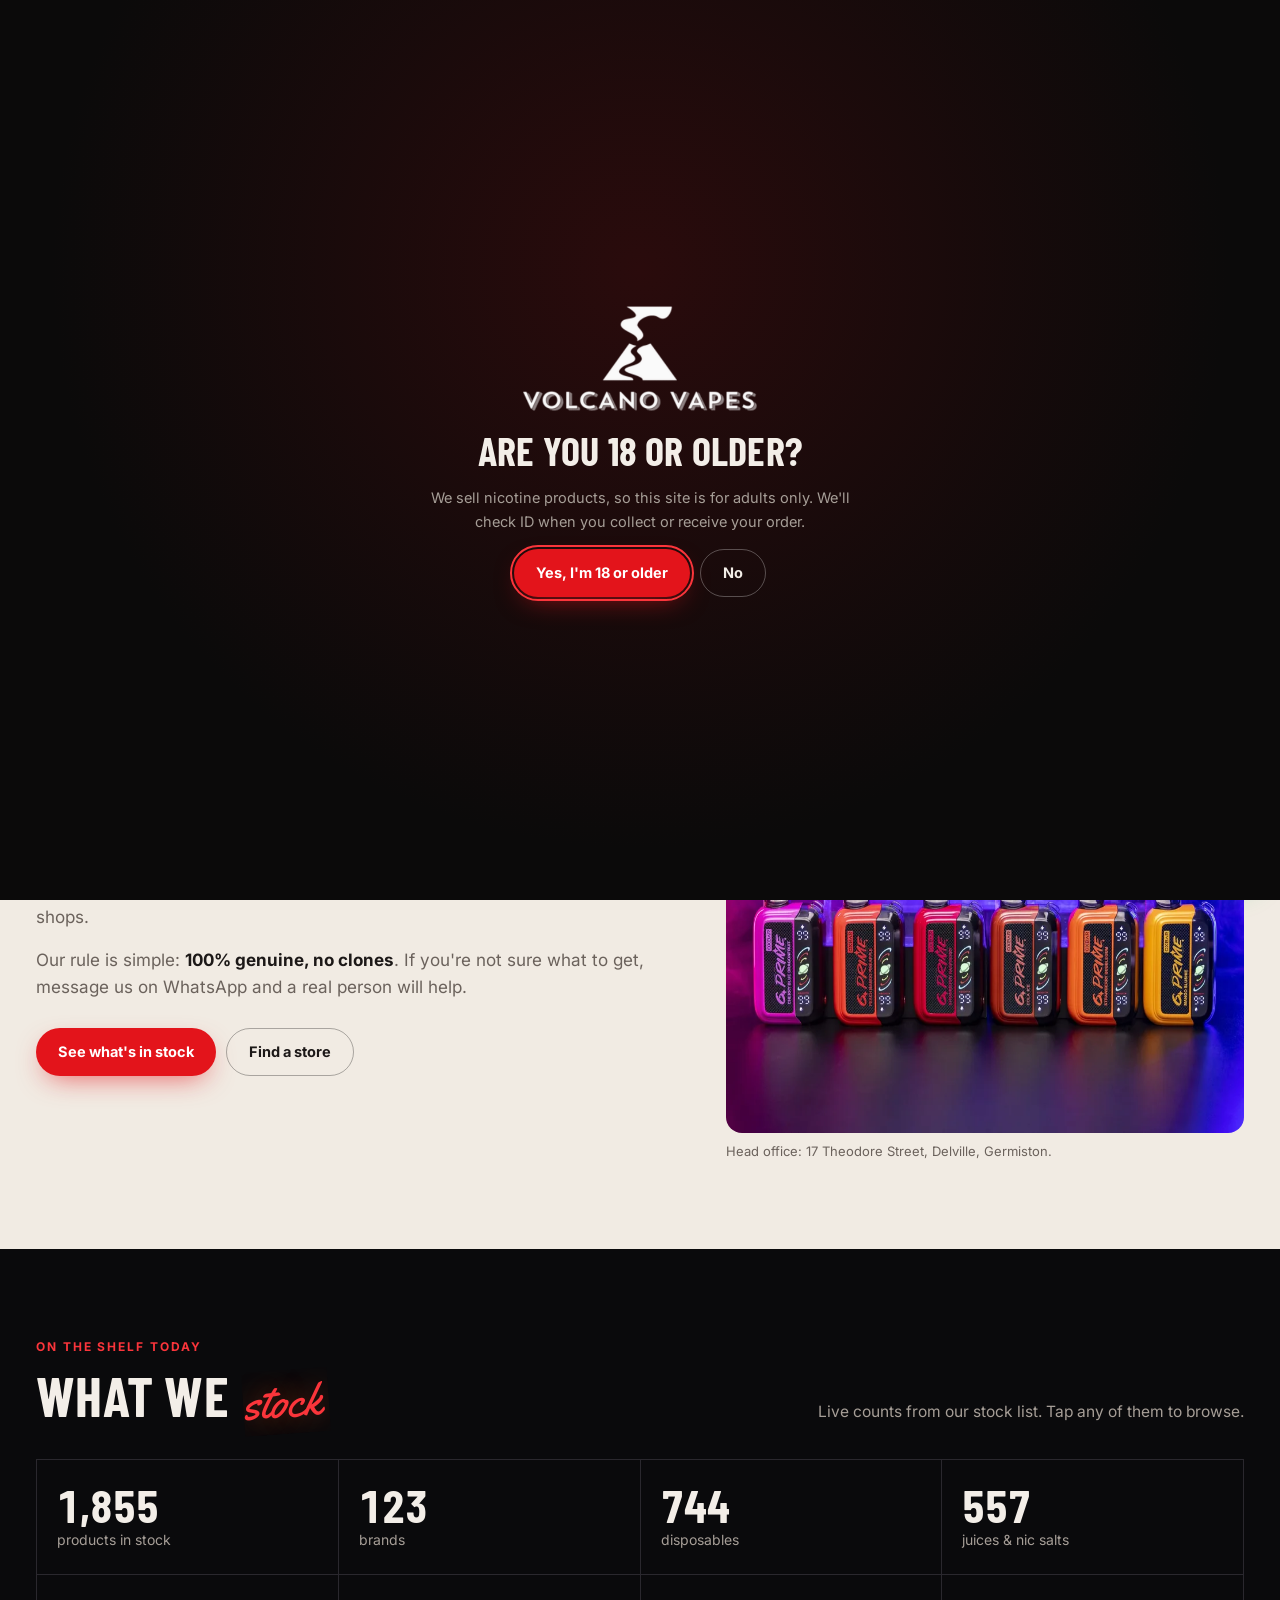
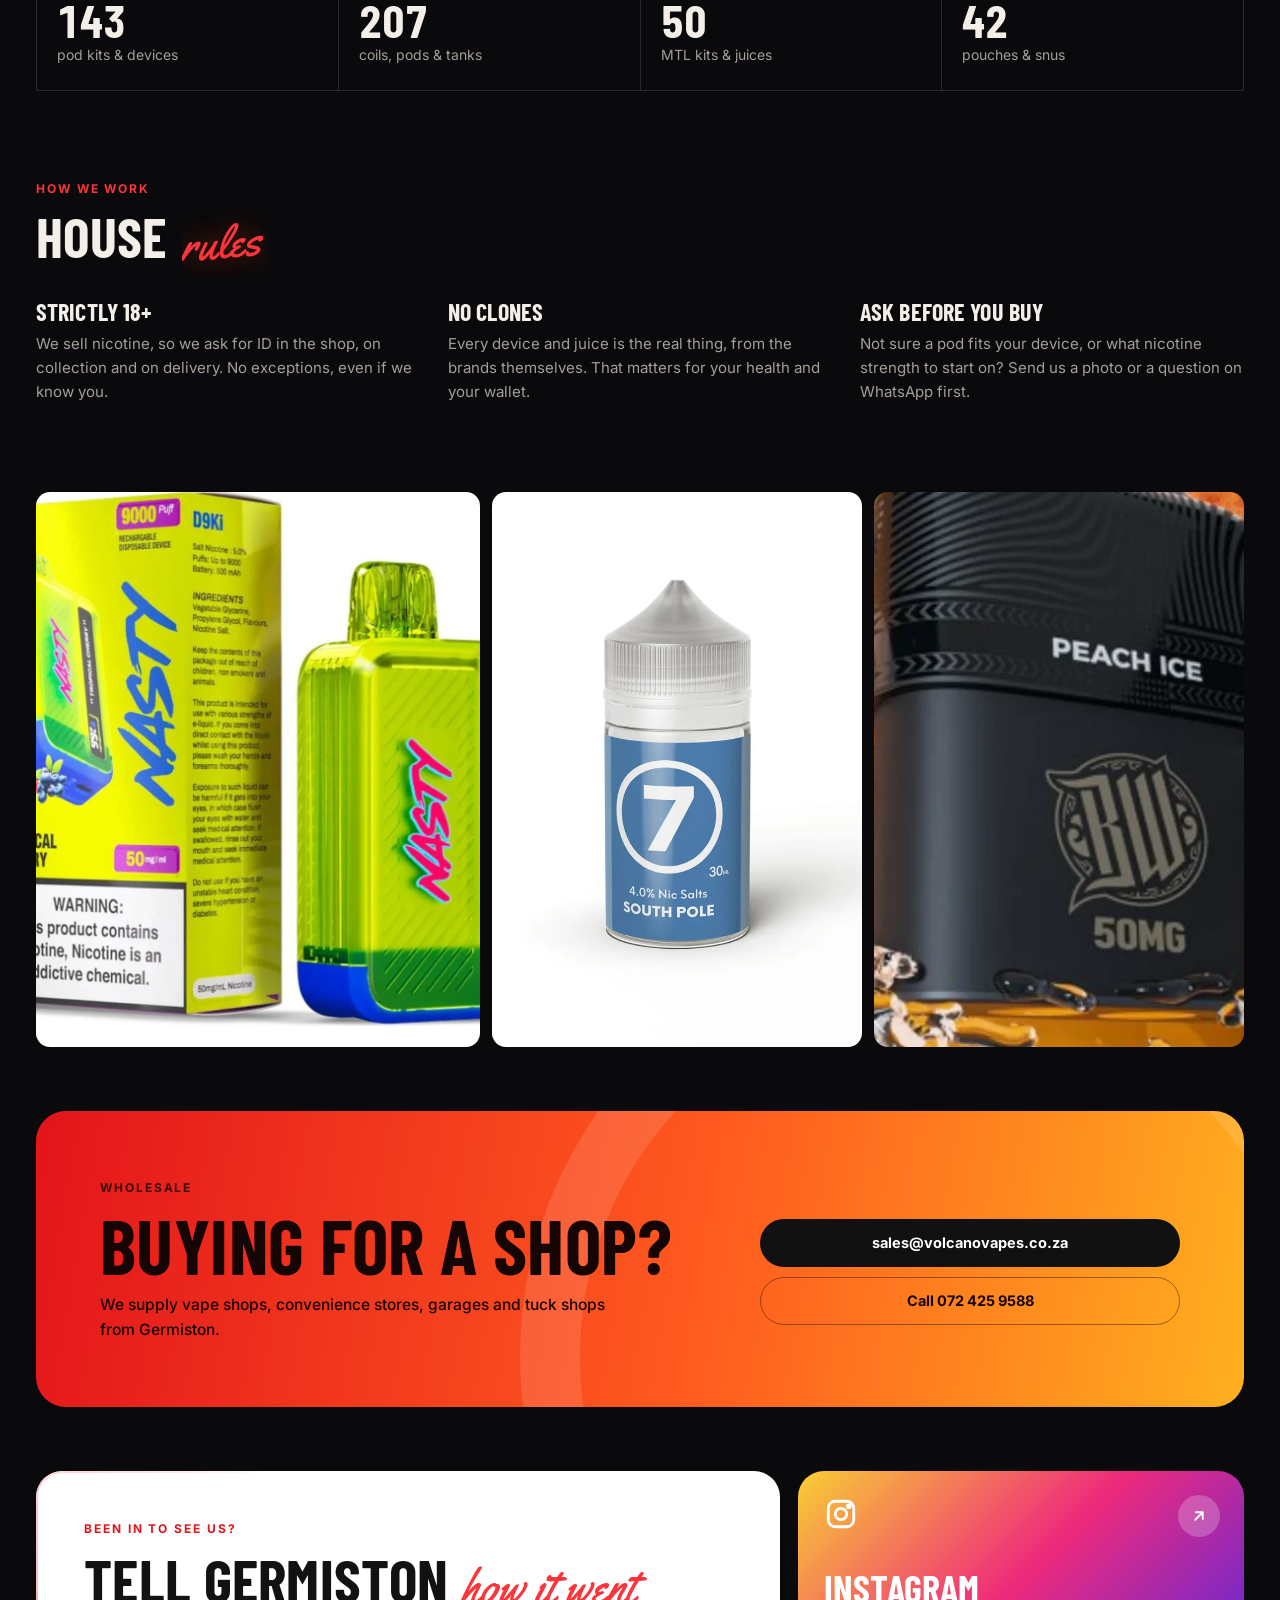
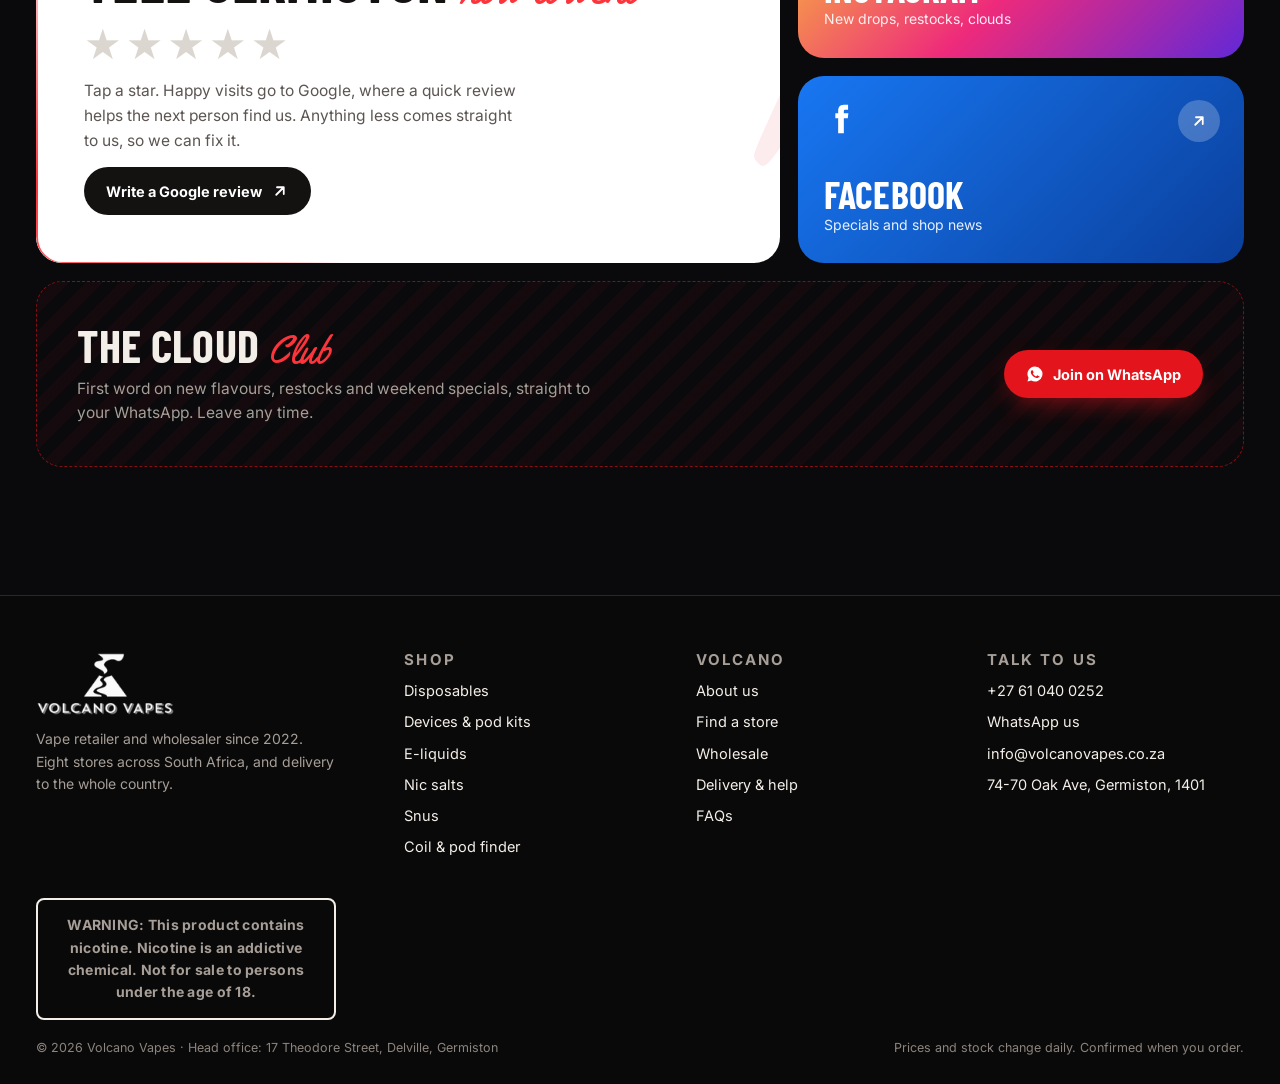
==== about.html @ 85aef45a "Volcano Vapes site: rebrand, 8-store finder, 7Waves section, lab tools Co-Authored-By: Claude Opus 5" ====
<!doctype html>
<html lang="en-ZA">
<head>
<meta charset="utf-8">
<meta name="viewport" content="width=device-width, initial-scale=1, viewport-fit=cover">
<title>About us · Volcano Vapes</title>
<meta name="description" content="Volcano Vapes is a South African vape retailer and wholesaler, founded in 2022, with eight stores and a distribution centre in Germiston.">
<meta name="robots" content="noindex, nofollow">
<meta name="theme-color" content="#0d0c0c">
<link rel="icon" href="assets/img/icon.png">
<link rel="preload" href="assets/fonts/inter.woff2" as="font" type="font/woff2" crossorigin>
<link rel="preload" href="assets/fonts/barlow-condensed-700.woff2" as="font" type="font/woff2" crossorigin>
<link rel="stylesheet" href="assets/site.css">
<link rel="stylesheet" href="assets/volcano.css">
<style>
.story{display:grid;grid-template-columns:1.1fr .9fr;gap:56px;align-items:center}
.story p{font-size:17px;color:var(--paper-mute);max-width:56ch}
.story p+p{margin-top:16px}
.story p b{color:var(--paper-ink)}
.story figure img{border-radius:16px;width:100%}
.story figcaption{font-size:13px;color:var(--paper-mute);margin-top:8px}
.stock{display:grid;grid-template-columns:repeat(4,1fr);border-top:1px solid var(--line);border-left:1px solid var(--line)}
.stock a{padding:22px 20px;border-right:1px solid var(--line);border-bottom:1px solid var(--line);transition:background .2s}
.stock a:hover{background:var(--panel)}
.stock b{display:block;font-family:var(--head);font-size:46px;line-height:1;font-variant-numeric:tabular-nums}
.stock span{color:var(--mute);font-size:14px}
.rules{display:grid;grid-template-columns:repeat(3,1fr);gap:28px}
.rules h3{font-size:24px;text-transform:uppercase;margin-bottom:8px}
.rules p{color:var(--mute);font-size:15px}
.gallery{display:grid;grid-template-columns:1.2fr 1fr 1fr;gap:12px}
.gallery img{border-radius:14px;width:100%;height:100%;object-fit:cover;aspect-ratio:4/5}
.cta{display:flex;gap:10px;flex-wrap:wrap;margin-top:26px}
@media (max-width:900px){.story{grid-template-columns:1fr}.stock{grid-template-columns:repeat(2,1fr)}.rules{grid-template-columns:1fr}.gallery{grid-template-columns:1fr 1fr}.gallery img:first-child{grid-column:1/-1;aspect-ratio:1}}
</style>
</head>
<body data-page="about">
<script src="assets/site.js"></script>
<main id="main">
  <div class="wrap">
    <nav class="crumbs" aria-label="Breadcrumb"><a href="index.html">Home</a><span>/</span><span>About us</span></nav>
    <header class="phead"><span class="tag">About Volcano</span><h1 style="margin-top:12px">Behind the <span class="script">counter</span></h1>
      <p>A South African vape retailer and wholesaler, founded in 2022. Eight stores, one warehouse in Germiston, and deliveries to the whole country.</p></header>
  </div>

  <section class="sec paper" style="margin-top:48px">
    <div class="wrap story">
      <div>
        <span class="tag">Who we are</span>
        <h2 style="margin:12px 0 22px">Started in <span class="script">2022</span></h2>
        <p>Volcano Vapes started in 2022. Today we run <b>eight stores</b>: two in Potchefstroom, and one each in Germiston, Pretoria, Delmas, Klerksdorp, Ballito and Gqeberha.</p>
        <p>Everything ships from our distribution centre in Germiston, which also supplies other shops: vape shops, convenience stores, garages and tuck shops.</p>
        <p>Our rule is simple: <b>100% genuine, no clones</b>. If you're not sure what to get, message us on WhatsApp and a real person will help.</p>
        <div class="cta"><a class="btn btn-red" href="shop.html">See what's in stock</a><a class="btn btn-line" href="visit.html">Find a store</a></div>
      </div>
      <figure><img src="assets/img/shopfront.webp" alt="A row of colourful disposable vapes" width="600" height="583" loading="lazy"><figcaption>Head office: 17 Theodore Street, Delville, Germiston.</figcaption></figure>
    </div>
  </section>

  <section class="sec">
    <div class="wrap">
      <div class="sec-head"><div><span class="tag">On the shelf today</span><h2>What we <span class="script">stock</span></h2></div><p>Live counts from our stock list. Tap any of them to browse.</p></div>
      <div class="stock" id="stock"></div>
    </div>
  </section>

  <section class="sec" style="padding-top:0">
    <div class="wrap">
      <div class="sec-head"><div><span class="tag">How we work</span><h2>House <span class="script">rules</span></h2></div></div>
      <div class="rules">
        <div class="rv"><h3>Strictly 18+</h3><p>We sell nicotine, so we ask for ID in the shop, on collection and on delivery. No exceptions, even if we know you.</p></div>
        <div class="rv"><h3>No clones</h3><p>Every device and juice is the real thing, from the brands themselves. That matters for your health and your wallet.</p></div>
        <div class="rv"><h3>Ask before you buy</h3><p>Not sure a pod fits your device, or what nicotine strength to start on? Send us a photo or a question on WhatsApp first.</p></div>
      </div>
    </div>
  </section>

  <section class="sec" style="padding-top:0">
    <div class="wrap">
      <div class="gallery" style="margin-bottom:64px">
        <img src="assets/img/disposables.webp" alt="Nasty disposable vapes" width="600" height="795" loading="lazy">
        <img src="assets/img/eliquids.webp" alt="A bottle of nic salt e-liquid" width="600" height="685" loading="lazy">
        <img src="assets/img/interior.webp" alt="A Peach Ice disposable with fresh fruit" width="600" height="337" loading="lazy">
      </div>
      <div class="whole rv" id="wholesale" style="margin-bottom:64px"><div><span class="tag">Wholesale</span><h2>Buying for a shop?</h2><p>We supply vape shops, convenience stores, garages and tuck shops from Germiston.</p></div>
        <div class="cta"><a class="btn btn-black" href="mailto:sales@volcanovapes.co.za?subject=Wholesale%20enquiry">sales@volcanovapes.co.za</a><a class="btn btn-line" href="tel:+27724259588">Call 072 425 9588</a></div></div>
      <div data-community></div>
    </div>
  </section>
</main>
<script>
loadProducts().then((all) => {
  const fmt = (n) => n.toLocaleString("en-ZA").replace(/ /g, " ");
  const n = (fn) => fmt(all.filter(fn).length);
  const brands = new Set(all.map((p) => p.b).filter(Boolean)).size;
  $("#stock").innerHTML = [
    [n(() => true), "products in stock", "shop.html"],
    [brands, "brands", "shop.html"],
    [n((p) => p.s === "Disposables"), "disposables", "shop.html?s=Disposables"],
    [n((p) => p.s === "Nic Salts" || p.s === "E Liquids"), "juices & nic salts", "shop.html?c=vape"],
    [n((p) => p.s === "Devices"), "pod kits & devices", "shop.html?s=Devices"],
    [n((p) => p.s === "Coils, Pods & Tanks"), "coils, pods & tanks", "shop.html?s=Coils%2C+Pods+%26+Tanks"],
    [n((p) => p.s === "MTL"), "MTL kits & juices", "shop.html?s=MTL"],
    [n((p) => p.c === "snus"), "pouches & snus", "shop.html?c=snus"]
  ].map(([v, l, h]) => `<a href="${h}"><b>${v}</b><span>${l}</span></a>`).join("");
});
</script>
</body>
</html>
---- assets/site.css ----
/* fonts: self-hosted latin subsets (Inter, Barlow Condensed, Yellowtail) */
@font-face {
  font-family: 'Barlow Condensed';
  font-style: normal;
  font-weight: 600;
  font-display: swap;
  src: url(fonts/barlow-condensed-600.woff2) format('woff2');
  unicode-range: U+0000-00FF, U+0131, U+0152-0153, U+02BB-02BC, U+02C6, U+02DA, U+02DC, U+0304, U+0308, U+0329, U+2000-206F, U+20AC, U+2122, U+2191, U+2193, U+2212, U+2215, U+FEFF, U+FFFD;
}
@font-face {
  font-family: 'Barlow Condensed';
  font-style: normal;
  font-weight: 700;
  font-display: swap;
  src: url(fonts/barlow-condensed-700.woff2) format('woff2');
  unicode-range: U+0000-00FF, U+0131, U+0152-0153, U+02BB-02BC, U+02C6, U+02DA, U+02DC, U+0304, U+0308, U+0329, U+2000-206F, U+20AC, U+2122, U+2191, U+2193, U+2212, U+2215, U+FEFF, U+FFFD;
}
@font-face {
  font-family: 'Inter';
  font-style: normal;
  font-weight: 400;
  font-display: swap;
  src: url(fonts/inter.woff2) format('woff2');
  unicode-range: U+0000-00FF, U+0131, U+0152-0153, U+02BB-02BC, U+02C6, U+02DA, U+02DC, U+0304, U+0308, U+0329, U+2000-206F, U+20AC, U+2122, U+2191, U+2193, U+2212, U+2215, U+FEFF, U+FFFD;
}
@font-face {
  font-family: 'Inter';
  font-style: normal;
  font-weight: 500;
  font-display: swap;
  src: url(fonts/inter.woff2) format('woff2');
  unicode-range: U+0000-00FF, U+0131, U+0152-0153, U+02BB-02BC, U+02C6, U+02DA, U+02DC, U+0304, U+0308, U+0329, U+2000-206F, U+20AC, U+2122, U+2191, U+2193, U+2212, U+2215, U+FEFF, U+FFFD;
}
@font-face {
  font-family: 'Inter';
  font-style: normal;
  font-weight: 600;
  font-display: swap;
  src: url(fonts/inter.woff2) format('woff2');
  unicode-range: U+0000-00FF, U+0131, U+0152-0153, U+02BB-02BC, U+02C6, U+02DA, U+02DC, U+0304, U+0308, U+0329, U+2000-206F, U+20AC, U+2122, U+2191, U+2193, U+2212, U+2215, U+FEFF, U+FFFD;
}
@font-face {
  font-family: 'Inter';
  font-style: normal;
  font-weight: 700;
  font-display: swap;
  src: url(fonts/inter.woff2) format('woff2');
  unicode-range: U+0000-00FF, U+0131, U+0152-0153, U+02BB-02BC, U+02C6, U+02DA, U+02DC, U+0304, U+0308, U+0329, U+2000-206F, U+20AC, U+2122, U+2191, U+2193, U+2212, U+2215, U+FEFF, U+FFFD;
}
@font-face {
  font-family: 'Yellowtail';
  font-style: normal;
  font-weight: 400;
  font-display: swap;
  src: url(fonts/yellowtail-400.woff2) format('woff2');
  unicode-range: U+0000-00FF, U+0131, U+0152-0153, U+02BB-02BC, U+02C6, U+02DA, U+02DC, U+0304, U+0308, U+0329, U+2000-206F, U+20AC, U+2122, U+2191, U+2193, U+2212, U+2215, U+FEFF, U+FFFD;
}
/* Volcano Vapes — shared styles. Dark shop floor, warm paper for the "about us" moments, one red. */
:root{
  --bg:#0d0c0c; --panel:#161414; --panel2:#1d1a1a; --line:#2b2727; --ink:#f3eee8; --mute:#a69e97; --dim:#8c847e;
  --red:#e3141b; --red-hi:#fb353b; --red-soft:rgba(227,20,27,.14);
  --paper:#f1ebe3; --paper-ink:#1c1817; --paper-mute:#6b625c; --paper-line:#ddd3c8;
  --ok:#2fbf71; --warn:#e8a33a;
  --head:"Barlow Condensed","Arial Narrow",Impact,sans-serif; --body:Inter,system-ui,-apple-system,"Segoe UI",sans-serif;
  --r:14px; --ease:cubic-bezier(.2,.8,.2,1); --hdr:72px;
  color-scheme:dark;
}
*{box-sizing:border-box;margin:0;padding:0}
html{scroll-behavior:smooth;-webkit-text-size-adjust:100%}
body{background:var(--bg);color:var(--ink);font-family:var(--body);font-size:15.5px;line-height:1.6;overflow-x:clip;-webkit-font-smoothing:antialiased}
html{overflow-x:clip}
[hidden]{display:none!important}
body.lock{overflow:hidden}
img{max-width:100%;display:block}
a{color:inherit;text-decoration:none}
button,input,select,textarea{font:inherit;color:inherit}
button{background:none;border:0;cursor:pointer}
:focus-visible{outline:2px solid var(--red-hi);outline-offset:2px;border-radius:6px}
.wrap{width:100%;max-width:1240px;margin-inline:auto;padding-left:max(16px,env(safe-area-inset-left,0px));padding-right:max(16px,env(safe-area-inset-right,0px))}
h1,h2,h3,h4{font-family:var(--head);font-weight:700;line-height:1;letter-spacing:.005em;text-wrap:balance}
h1{font-size:clamp(46px,8vw,92px);text-transform:uppercase}
h2{font-size:clamp(34px,5vw,56px);text-transform:uppercase}
h3{font-size:24px}
.tag{font-size:12px;font-weight:700;letter-spacing:.16em;text-transform:uppercase;color:var(--red-hi)}
.muted{color:var(--mute)}
.sr{position:absolute;width:1px;height:1px;overflow:hidden;clip:rect(0 0 0 0);white-space:nowrap}
.sec{padding-block:88px}
.sec-head{display:flex;justify-content:space-between;align-items:end;gap:20px 40px;flex-wrap:wrap;margin-bottom:34px}
.sec-head p{max-width:440px;color:var(--mute)}
.sec-head .tag{display:block;margin-bottom:10px}

/* buttons */
.btn{display:inline-flex;align-items:center;justify-content:center;gap:9px;height:48px;padding:0 22px;border-radius:999px;font-weight:700;font-size:14.5px;white-space:nowrap;transition:background .2s,transform .2s var(--ease),border-color .2s,color .2s}
.btn:active{transform:scale(.97)}
.btn svg{width:18px;height:18px;flex:none}
.btn-red{background:var(--red);color:#fff}
.btn-red:hover{background:var(--red-hi)}
.btn-line{border:1.5px solid rgba(255,255,255,.28)}
.btn-line:hover{border-color:#fff}
.btn-white{background:#fff;color:#111}
.btn-white:hover{background:var(--red);color:#fff}
.btn-wa{background:#25d366;color:#05301a}
.btn-wa:hover{background:#3be37b}
.btn-sm{height:38px;padding:0 15px;font-size:13.5px}
.btn[disabled]{opacity:.45;pointer-events:none}
.link{text-decoration:underline;text-underline-offset:3px;text-decoration-color:rgba(255,255,255,.35)}
.link:hover{text-decoration-color:currentColor}

/* top strip + header */
.strip{background:var(--red);color:#fff;font-size:13px;font-weight:600}
.strip .wrap{display:flex;justify-content:center;gap:8px 26px;flex-wrap:wrap;padding-block:7px;text-align:center}
.strip a{text-decoration:underline;text-underline-offset:2px}
header.hdr{position:sticky;top:env(safe-area-inset-top,0px);z-index:60;background:rgba(13,12,12,.9);backdrop-filter:blur(12px);-webkit-backdrop-filter:blur(12px);border-bottom:1px solid var(--line)}
.hdr-in{display:flex;align-items:center;gap:22px;height:var(--hdr)}
.logo img{height:50px;width:auto}
.nav{display:flex;gap:4px;font-weight:600;font-size:14.5px}
.nav a{padding:8px 12px;border-radius:8px;color:var(--mute);transition:color .2s,background .2s}
.nav a:hover,.nav a[aria-current="page"]{color:var(--ink);background:rgba(255,255,255,.05)}
.hsearch{flex:1;max-width:380px;margin-left:auto;display:flex;align-items:center;gap:8px;height:42px;padding:0 14px;border-radius:999px;background:var(--panel2);border:1px solid var(--line)}
.hsearch:focus-within{border-color:var(--red)}
.hsearch svg{width:16px;color:var(--dim);flex:none}
.hsearch input{background:none;border:0;outline:0;width:100%;font-size:14px}
.icons{display:flex;gap:6px;align-items:center}
.ibtn{position:relative;width:42px;height:42px;border-radius:50%;display:grid;place-items:center;transition:background .2s}
.ibtn:hover{background:rgba(255,255,255,.07)}
.ibtn svg{width:21px;height:21px}
.ibtn .n{position:absolute;top:2px;right:0;min-width:18px;height:18px;padding:0 5px;border-radius:9px;background:var(--red);color:#fff;font-size:10.5px;font-weight:800;display:grid;place-items:center}
.ibtn .n[hidden]{display:none}
.ibtn.bump{animation:bump .45s var(--ease)}
@keyframes bump{40%{transform:scale(1.22)}}
.burger{display:none}
.mnav{position:fixed;inset:0;z-index:95;background:var(--bg);padding:calc(20px + env(safe-area-inset-top,0px)) max(20px,env(safe-area-inset-right,0px)) 30px max(20px,env(safe-area-inset-left,0px));display:flex;flex-direction:column;gap:4px;transform:translateX(100%);transition:transform .4s var(--ease);overflow:auto}
.mnav.on{transform:none}
.mnav .x{align-self:flex-end;margin-bottom:10px}
.mnav a{font-family:var(--head);font-size:40px;font-weight:700;text-transform:uppercase;padding:4px 0;border-bottom:1px solid var(--line)}
.mnav .mfoot{margin-top:auto;padding-top:24px;color:var(--mute);font-size:14px;display:grid;gap:6px}

/* product card */
.grid{display:grid;grid-template-columns:repeat(auto-fill,minmax(212px,1fr));gap:16px}
.card{position:relative;display:flex;flex-direction:column;background:var(--panel);border:1px solid var(--line);border-radius:var(--r);overflow:hidden;transition:border-color .25s,transform .3s var(--ease)}
.card:hover{border-color:#433c3c;transform:translateY(-3px)}
.card .ph{position:relative;aspect-ratio:1;background:#fff;display:grid;place-items:center;overflow:hidden}
.card .ph img{width:100%;height:100%;object-fit:contain;padding:10px;transition:transform .5s var(--ease)}
.card:hover .ph img{transform:scale(1.05)}
.noimg{width:100%;height:100%;display:grid;place-items:center;align-content:center;gap:8px;background:repeating-linear-gradient(-45deg,#191616 0 10px,#1c1919 10px 20px);color:var(--dim);text-align:center;padding:14px}
.noimg img{width:62%;opacity:.55;padding:0!important}
.noimg span{font-size:11px;letter-spacing:.12em;text-transform:uppercase}
.card .flags{position:absolute;top:10px;left:10px;display:flex;gap:6px;z-index:2}
.flag{font-size:10.5px;font-weight:800;letter-spacing:.1em;text-transform:uppercase;padding:4px 8px;border-radius:5px;background:var(--red);color:#fff}
.flag.dark{background:#111;color:#fff}
.fav{position:absolute;top:8px;right:8px;z-index:2;width:36px;height:36px;border-radius:50%;background:rgba(17,17,17,.75);display:grid;place-items:center;color:#fff;transition:transform .2s}
.fav:hover{transform:scale(1.1)}
.fav svg{width:17px;height:17px}
.fav.on svg{fill:var(--red-hi);stroke:var(--red-hi)}
.card .bd{padding:13px 14px 14px;display:flex;flex-direction:column;gap:4px;flex:1}
.card .br{font-size:11px;font-weight:700;letter-spacing:.12em;text-transform:uppercase;color:var(--dim)}
.card .nm{font-weight:600;font-size:14.5px;line-height:1.35;display:-webkit-box;-webkit-line-clamp:2;-webkit-box-orient:vertical;overflow:hidden}
.card .nm a::after{content:"";position:absolute;inset:0;z-index:1}
.card .ft{display:flex;align-items:center;justify-content:space-between;gap:8px;margin-top:auto;padding-top:10px}
.price{font-family:var(--head);font-weight:700;font-size:26px;line-height:1;font-variant-numeric:tabular-nums}
.price small{font-family:var(--body);font-size:11px;font-weight:600;color:var(--mute);margin-right:3px}
.price.ask{font-size:15px;font-family:var(--body);color:var(--mute)}
.add{position:relative;z-index:2;width:40px;height:40px;border-radius:50%;background:#fff;color:#111;display:grid;place-items:center;transition:background .2s,color .2s,transform .2s;flex:none}
.add:hover{background:var(--red);color:#fff}
.add svg{width:18px;height:18px}
.add.ok{background:var(--ok);color:#fff}
.chips{display:flex;gap:5px;flex-wrap:wrap}
.chip{font-size:11px;padding:2px 8px;border-radius:999px;background:rgba(255,255,255,.06);color:var(--mute)}

/* rails */
.rail{display:grid;grid-auto-flow:column;grid-auto-columns:minmax(200px,230px);gap:14px;overflow-x:auto;scroll-snap-type:x mandatory;padding-bottom:8px;scrollbar-width:thin}
.rail>*{scroll-snap-align:start}

/* drawer (cart + favourites) */
.scrim{position:fixed;inset:0;z-index:90;background:rgba(0,0,0,.6);opacity:0;visibility:hidden;transition:opacity .3s,visibility .3s}
.scrim.on{opacity:1;visibility:visible}
.drawer{position:fixed;top:0;right:0;bottom:0;z-index:100;width:min(440px,100%);background:#121010;border-left:1px solid var(--line);display:flex;flex-direction:column;transform:translateX(100%);transition:transform .45s var(--ease);padding-top:env(safe-area-inset-top,0px);padding-bottom:env(safe-area-inset-bottom,0px)}
.drawer.on{transform:none}
.dh{display:flex;align-items:center;justify-content:space-between;padding:18px 22px;border-bottom:1px solid var(--line)}
.dh h3{font-size:30px;text-transform:uppercase}
.x{width:40px;height:40px;border-radius:50%;border:1px solid var(--line);display:grid;place-items:center}
.x:hover{background:#fff;color:#111}
.x svg{width:16px;height:16px}
.db{flex:1;overflow:auto;padding:6px 22px}
.li{display:grid;grid-template-columns:64px 1fr auto;gap:12px;padding:14px 0;border-bottom:1px solid var(--line);align-items:start}
.li .th{width:64px;height:64px;border-radius:10px;background:#fff;overflow:hidden;display:grid;place-items:center}
.li .th img{width:100%;height:100%;object-fit:contain;padding:4px}
.li .th .noimg img{width:70%}
.li b{display:block;font-size:14px;font-weight:600;line-height:1.3}
.li .sub{font-size:12.5px;color:var(--mute)}
.qty{display:inline-flex;align-items:center;border:1px solid var(--line);border-radius:999px;margin-top:8px}
.qty button{width:30px;height:30px;font-weight:700}
.qty span{min-width:22px;text-align:center;font-size:13.5px;font-weight:700}
.rm{font-size:12px;color:var(--dim);text-decoration:underline;margin-left:10px}
.li .lt{font-family:var(--head);font-weight:700;font-size:20px;white-space:nowrap}
.df{padding:18px 22px;border-top:1px solid var(--line);display:grid;gap:12px;background:#0f0d0d}
.seg{display:grid;grid-template-columns:1fr 1fr;gap:5px;padding:4px;border-radius:12px;background:var(--panel2);border:1px solid var(--line)}
.seg button{padding:9px 6px;border-radius:9px;font-size:13.5px;font-weight:600;color:var(--mute)}
.seg button[aria-pressed="true"]{background:#fff;color:#111}
.field{display:grid;gap:5px}
.field label{font-size:11.5px;font-weight:700;letter-spacing:.1em;text-transform:uppercase;color:var(--dim)}
.field input,.field textarea,.field select{background:var(--panel2);border:1px solid var(--line);border-radius:10px;padding:11px 13px;outline:0;font-size:14.5px;resize:vertical;width:100%}
.field input:focus,.field textarea:focus,.field select:focus{border-color:var(--red)}
.field input.bad{border-color:var(--red-hi)}
.tot{display:flex;justify-content:space-between;align-items:baseline}
.tot strong{font-family:var(--head);font-size:34px}
.fine{font-size:12px;color:var(--dim);text-align:center}
.empty{text-align:center;padding:50px 10px;color:var(--mute);display:grid;gap:10px;justify-items:center}
.empty b{color:var(--ink);font-size:17px}
.note{padding:12px 14px;border-radius:10px;background:var(--red-soft);border:1px solid rgba(227,20,27,.35);font-size:13.5px;color:var(--ink)}

/* toast */
.toast{position:fixed;left:50%;width:max-content;bottom:calc(22px + env(safe-area-inset-bottom,0px));z-index:150;transform:translate(-50%,140%);background:#fff;color:#111;padding:12px 18px;border-radius:999px;font-weight:600;font-size:14px;box-shadow:0 18px 40px rgba(0,0,0,.45);transition:transform .4s var(--ease);max-width:calc(100vw - 32px);display:flex;gap:10px;align-items:center}
.toast.on{transform:translate(-50%,0)}
.toast a{color:var(--red);font-weight:700;white-space:nowrap}

/* age check */
.gate{position:fixed;inset:0;z-index:200;display:grid;place-items:center;padding:20px max(20px,env(safe-area-inset-right,0px)) 20px max(20px,env(safe-area-inset-left,0px));background:radial-gradient(ellipse at 50% 30%,#2a0b0c,#0b0a0a 65%)}
.gate[hidden]{display:none}
.gate-in{max-width:440px;text-align:center;display:grid;gap:16px;justify-items:center}
.gate-in img{width:min(240px,70%)}
.gate-in h2{font-size:40px}
.gate-in p{color:var(--mute);font-size:14.5px}
.gate .row{display:flex;gap:10px;flex-wrap:wrap;justify-content:center}

/* WhatsApp float */
.wa-float{position:fixed;right:calc(18px + env(safe-area-inset-right,0px));bottom:calc(18px + env(safe-area-inset-bottom,0px));z-index:40;width:56px;height:56px;border-radius:50%;background:#25d366;color:#fff;display:grid;place-items:center;box-shadow:0 10px 26px rgba(37,211,102,.35);transition:transform .25s var(--ease)}
.wa-float:hover{transform:scale(1.08)}
.wa-float svg{width:28px;height:28px}

/* footer */
footer.ftr{border-top:1px solid var(--line);margin-top:40px;padding-block:56px 26px;background:#0a0909}
.ftr-grid{display:grid;grid-template-columns:1.3fr 1fr 1fr 1fr;gap:34px}
.ftr h4{font-size:15px;letter-spacing:.14em;text-transform:uppercase;color:var(--mute);margin-bottom:12px;font-family:var(--body);font-weight:700}
.ftr ul{list-style:none;display:grid;gap:8px;font-size:14.5px}
.ftr ul a:hover{color:var(--red-hi)}
.ftr .logo img{height:64px;margin-bottom:12px}
.ftr p{color:var(--mute);font-size:14px;max-width:300px}
.warn{margin-top:40px;border:2px solid var(--ink);border-radius:8px;padding:14px 16px;font-weight:700;font-size:13px;text-align:center;letter-spacing:.02em}
.copy{margin-top:18px;display:flex;justify-content:space-between;gap:10px;flex-wrap:wrap;font-size:12.5px;color:var(--dim)}

/* paper (light) sections */
.paper{background:var(--paper);color:var(--paper-ink)}
.paper .muted,.paper .sec-head p{color:var(--paper-mute)}
.paper .tag{color:var(--red)}
.paper .btn-line{border-color:rgba(0,0,0,.3);color:var(--paper-ink)}
.paper .btn-line:hover{border-color:#000}

/* breadcrumbs + page head */
.crumbs{font-size:13px;color:var(--dim);display:flex;gap:8px;flex-wrap:wrap;padding-top:22px}
.crumbs a:hover{color:var(--ink)}
.phead{padding-block:34px 30px;border-bottom:1px solid var(--line)}
.phead p{color:var(--mute);max-width:600px;margin-top:12px;font-size:16.5px}

/* reveal: visible by default, only animates when JS adds .rv-on */
.rv-on .rv{opacity:0;transform:translateY(24px);transition:opacity .7s var(--ease),transform .7s var(--ease)}
.rv-on .rv.in{opacity:1;transform:none}

@media (max-width:1060px){
  .nav{display:none}
  .burger{display:grid}
}
@media (max-width:760px){
  :root{--hdr:62px}
  .logo img{height:40px}
  .strip span+span{display:none}
  .hsearch{display:none}
  .icons{margin-left:auto}
  .sec{padding-block:64px}
  .grid{grid-template-columns:repeat(2,minmax(0,1fr));gap:10px}
  .card .bd{padding:10px 11px 12px}
  .card .nm{font-size:13.5px}
  .price{font-size:22px}
  .add{width:36px;height:36px}
  .ftr-grid{grid-template-columns:1fr 1fr}
  .ftr-grid>div:first-child{grid-column:1/-1}
}
@media (prefers-reduced-motion:reduce){
  *,*::before,*::after{animation:none!important;transition:none!important;scroll-behavior:auto!important}
}

/* ===== flair: script accents, smoke, marquee, glow ===== */
.script{font-family:Yellowtail,"Brush Script MT",cursive;font-weight:400;text-transform:none;letter-spacing:0;color:var(--red-hi)}
h1 .script,h2 .script{display:inline-block;font-size:.82em;transform:rotate(-4deg);margin:0 .06em;text-shadow:0 0 30px rgba(227,20,27,.45)}
.smoke{position:absolute;inset:0;overflow:hidden;pointer-events:none;z-index:0}
.smoke i{position:absolute;border-radius:50%;background:radial-gradient(closest-side,rgba(255,255,255,.09),rgba(255,255,255,0));will-change:transform;animation:drift 26s ease-in-out infinite}
.smoke i:nth-child(1){width:70vmax;height:50vmax;left:-25vmax;top:6vmax}
.smoke i:nth-child(2){width:60vmax;height:45vmax;left:55vw;top:-10vmax;background:radial-gradient(closest-side,rgba(227,20,27,.22),rgba(227,20,27,0));animation-duration:32s;animation-delay:-8s}
.smoke i:nth-child(3){width:50vmax;height:40vmax;left:25vw;top:30vmax;animation-duration:38s;animation-delay:-16s}
.smoke i:nth-child(4){width:35vmax;height:30vmax;left:60vw;top:28vmax;background:radial-gradient(closest-side,rgba(252,86,91,.12),rgba(252,86,91,0));animation-duration:22s;animation-delay:-4s}
@keyframes drift{0%,100%{transform:translate3d(0,0,0) scale(1)}33%{transform:translate3d(6vmax,-4vmax,0) scale(1.12)}66%{transform:translate3d(-5vmax,3vmax,0) scale(.94)}}
.marquee{overflow:hidden;background:var(--red);color:#fff;transform:rotate(-1.4deg);margin-inline:-20px;padding-block:13px;position:relative;z-index:3;box-shadow:0 18px 40px -12px rgba(227,20,27,.55)}
.marquee.alt{background:var(--paper);color:var(--paper-ink);transform:rotate(1deg);margin-top:-40px;z-index:2;box-shadow:none}
.mq{display:flex;width:max-content;animation:mq 36s linear infinite}
.marquee.alt .mq{animation-direction:reverse;animation-duration:44s}
.mq span{font-family:var(--head);font-weight:700;font-size:28px;text-transform:uppercase;padding:0 22px;display:flex;align-items:center;gap:44px;white-space:nowrap}
.mq span::after{content:"";width:9px;height:9px;border-radius:50%;background:currentColor;opacity:.7}
@keyframes mq{to{transform:translateX(-50%)}}
.btn-red{box-shadow:0 10px 28px -10px rgba(227,20,27,.7)}
.btn-red:hover{transform:translateY(-2px);box-shadow:0 16px 36px -10px rgba(227,20,27,.8)}
.glow-line{height:1px;background:linear-gradient(90deg,transparent,rgba(227,20,27,.7),transparent)}

/* ===== community: review card, socials, club ===== */
.comm{display:grid;grid-template-columns:1.25fr .75fr;gap:18px}
.rev{position:relative;overflow:hidden;border-radius:26px;background:#fff;color:#141111;padding:clamp(26px,4vw,48px);display:grid;gap:14px;align-content:start}
.rev .tag{color:var(--red)}
.rev h3{font-family:var(--head);font-size:clamp(38px,5vw,60px);line-height:.92;text-transform:uppercase}
.rev h3 .script{font-size:.8em}
.rev p{color:#5c5552;max-width:440px}
.stars{display:flex;gap:4px}
.stars button{font-size:42px;line-height:1;color:#dcd6d0;transition:transform .2s var(--ease),color .15s}
.stars button.on{color:#f5b301}
.stars button:hover{transform:scale(1.18) rotate(-8deg)}
.rev .btn{background:#141111;color:#fff;justify-self:start}
.rev .btn:hover{background:var(--red)}
.rev .q{position:absolute;right:-10px;bottom:-110px;font-family:Yellowtail,cursive;font-size:340px;line-height:1;color:rgba(227,20,27,.08);pointer-events:none}
.socials{display:grid;gap:18px}
.soc{position:relative;overflow:hidden;border-radius:26px;padding:26px;min-height:170px;display:flex;flex-direction:column;justify-content:space-between;color:#fff;transition:transform .35s var(--ease)}
.soc:hover{transform:translateY(-5px) rotate(-.6deg)}
.soc.ig{background:linear-gradient(135deg,#f9ce34,#ee2a7b 52%,#6228d7)}
.soc.fb{background:linear-gradient(135deg,#1877f2,#0a3f9c)}
.soc svg.logo-i{width:34px;height:34px}
.soc h4{font-family:var(--head);font-size:38px;line-height:1;text-transform:uppercase}
.soc span{font-size:14px;opacity:.9}
.soc .go{position:absolute;top:24px;right:24px;width:42px;height:42px;border-radius:50%;background:rgba(255,255,255,.22);display:grid;place-items:center}
.soc .go svg{width:18px;height:18px}
.club{margin-top:18px;border-radius:26px;padding:clamp(24px,4vw,40px);border:1.5px dashed rgba(227,20,27,.55);display:flex;justify-content:space-between;align-items:center;gap:20px 30px;flex-wrap:wrap;background:repeating-linear-gradient(-45deg,rgba(227,20,27,.05) 0 12px,transparent 12px 24px)}
.club h3{font-family:var(--head);font-size:clamp(34px,4vw,46px);text-transform:uppercase;line-height:1}
.club h3 .script{font-size:.85em}
.club p{color:var(--mute);margin-top:6px;max-width:520px}

/* ===== delivery options ===== */
.dopts{display:grid;grid-template-columns:repeat(3,1fr);gap:14px}
.dopts:has(> :nth-child(2):last-child){grid-template-columns:repeat(2,1fr)}
.dopt{position:relative;border-radius:20px;padding:26px;background:var(--panel);border:1px solid var(--line);display:grid;gap:10px;align-content:start;transition:border-color .25s,transform .3s var(--ease)}
.dopt:hover{border-color:var(--red);transform:translateY(-4px)}
.dopt .ic{width:52px;height:52px;border-radius:14px;background:var(--red-soft);color:var(--red-hi);display:grid;place-items:center}
.dopt .ic svg{width:24px;height:24px}
.dopt h3{font-size:28px;text-transform:uppercase}
.dopt p{color:var(--mute);font-size:14.5px}
.dopt .pill{justify-self:start;font-size:11px;font-weight:800;letter-spacing:.1em;text-transform:uppercase;padding:4px 9px;border-radius:6px;background:#fff;color:#111}
.dopt.wv{background:linear-gradient(150deg,#0c2a4a,#0b1726 70%);border-color:#1d4a7a}
.dopt.wv .ic{background:rgba(56,189,248,.15);color:#7dd3fc}
.dopt.wv .pill{background:#38bdf8;color:#04263d}
.btn-wave{background:#38bdf8;color:#04263d}
.btn-wave:hover{background:#7dd3fc}
.wavebox{border-radius:12px;padding:14px;background:linear-gradient(150deg,#0c2a4a,#0b1726);border:1px solid #1d4a7a;display:grid;gap:10px;font-size:13.5px;color:#cfe8fb}
.wavebox b{color:#fff;font-size:14.5px}
.seg.three{grid-template-columns:repeat(3,1fr)}
.seg.three button{font-size:12.5px;padding:9px 4px}

@media (max-width:900px){.comm{grid-template-columns:1fr}.dopts{grid-template-columns:1fr}}
@media (max-width:760px){.mq span{font-size:22px;gap:30px}.marquee.alt{margin-top:-34px}}

.df.waves .pickup{display:none}

/* ===== motion layer: everything here is transform/opacity/clip so it stays on the GPU ===== */
/* page-to-page cross-fade (browsers without support just navigate normally) */
@view-transition{navigation:auto}
::view-transition-old(root){animation:vt-out .28s ease both}
::view-transition-new(root){animation:vt-in .42s var(--ease) both}
@keyframes vt-out{to{opacity:0;transform:translateY(-10px)}}
@keyframes vt-in{from{opacity:0;transform:translateY(16px)}}
header.hdr{view-transition-name:hdr}

/* scroll progress bar */
.progress{position:fixed;left:0;right:0;top:0;height:3px;z-index:70;background:linear-gradient(90deg,var(--red),#fd7e83);transform-origin:0 50%;transform:scaleX(0);pointer-events:none}
@supports (animation-timeline:scroll()){.progress{animation:grow linear both;animation-timeline:scroll(root)}}
@keyframes grow{to{transform:scaleX(1)}}

/* headings: the script word writes itself in */
.rv-on .sec-head .script{clip-path:inset(-20% 100% -20% 0);transition:clip-path 1.1s var(--ease) .25s}
.rv-on .sec-head.in .script{clip-path:inset(-20% -10% -20% 0)}

/* cards: staggered entrance, light sweep, lift */
.card{animation:cardIn .55s var(--ease) both;animation-delay:calc(var(--i,0) * 45ms)}
@keyframes cardIn{from{opacity:0;transform:translateY(18px) scale(.97)}}
.card .ph::after{content:"";position:absolute;inset:0;background:linear-gradient(105deg,transparent 35%,rgba(255,255,255,.55) 50%,transparent 65%);transform:translateX(-120%);transition:transform .8s var(--ease);pointer-events:none}
.card:hover .ph::after{transform:translateX(120%)}
.card:hover{box-shadow:0 26px 50px -24px rgba(0,0,0,.9),0 0 0 1px rgba(227,20,27,.25)}

/* magnetic buttons get a smooth return */
.mag{transition:transform .35s var(--ease),background .2s,box-shadow .2s}

/* fly-to-bag ghost */
.fly{position:fixed;z-index:160;pointer-events:none;border-radius:14px;background:#fff;box-shadow:0 20px 40px rgba(0,0,0,.5);object-fit:contain}

/* hero intro */
.intro .w{display:inline-block;overflow:hidden;vertical-align:bottom;padding-bottom:.06em;margin-bottom:-.06em}
.intro .w>span{display:inline-block;animation:rise .9s var(--ease) both}
.intro .w:nth-child(2)>span{animation-delay:.08s}.intro .w:nth-child(3)>span{animation-delay:.16s}.intro .w:nth-child(4)>span{animation-delay:.24s}
.intro .script{animation:ink 1.2s var(--ease) .45s both}
@keyframes rise{from{transform:translateY(105%)}}
@keyframes ink{from{clip-path:inset(-30% 100% -30% 0)}to{clip-path:inset(-30% -10% -30% 0)}}
.intro .fade{animation:fadeUp .8s var(--ease) both}
.intro .d1{animation-delay:.35s}.intro .d2{animation-delay:.5s}.intro .d3{animation-delay:.65s}
@keyframes fadeUp{from{opacity:0;transform:translateY(16px)}}
.intro .frame .ph{animation:frameIn 1.1s var(--ease) .15s both}
@keyframes frameIn{from{opacity:0;transform:rotate(8deg) scale(.88) translateY(30px)}}
.intro .sticker{animation:stickIn .9s cubic-bezier(.3,1.6,.5,1) .8s both,bob 7s ease-in-out 1.7s infinite}
@keyframes stickIn{from{opacity:0;transform:rotate(-30deg) scale(.3)}}
.intro .chipf{animation:pop .7s cubic-bezier(.3,1.5,.5,1) both,bob 6s ease-in-out infinite}
.intro .chipf.a{animation-delay:1s,1.7s}.intro .chipf.b{animation-delay:1.15s,2s}
@keyframes pop{from{opacity:0;transform:scale(.6) translateY(14px)}}

/* hero cursor spotlight + embers */
.spot{position:absolute;left:0;top:0;width:620px;height:620px;margin:-310px 0 0 -310px;border-radius:50%;background:radial-gradient(closest-side,rgba(252,66,73,.18),transparent);pointer-events:none;z-index:0;opacity:0;transition:opacity .4s;will-change:transform}
.hero:hover .spot{opacity:1}
.ember{position:absolute;bottom:-10px;width:4px;height:4px;border-radius:50%;background:#fc5358;box-shadow:0 0 10px 2px rgba(252,66,73,.7);opacity:0;animation:ember 9s linear infinite;pointer-events:none}
.ember:nth-of-type(2n){background:#fff;box-shadow:0 0 8px 1px rgba(255,255,255,.6);width:3px;height:3px}
@keyframes ember{0%{opacity:0;transform:translate3d(0,0,0)}10%{opacity:.9}70%{opacity:.5}100%{opacity:0;transform:translate3d(var(--dx,30px),-95vh,0)}}

/* glowing animated border (vape finder, review card) */
@property --ang{syntax:"<angle>";inherits:false;initial-value:0deg}
.ring{position:relative}
.ring::before{content:"";position:absolute;inset:0;border-radius:inherit;padding:1.5px;background:conic-gradient(from var(--ang),transparent 0 55%,#fb353b 70%,#feb5b8 78%,transparent 90%);-webkit-mask:linear-gradient(#000 0 0) content-box,linear-gradient(#000 0 0);-webkit-mask-composite:xor;mask-composite:exclude;animation:spin 6s linear infinite;pointer-events:none;z-index:2}
@keyframes spin{to{--ang:360deg}}

/* marquee pauses when you hover it */
.marquee:hover .mq{animation-play-state:paused}

/* buttons: arrow nudges */
.btn svg{transition:transform .3s var(--ease)}
.btn:hover svg{transform:translateX(3px)}

@media (prefers-reduced-motion:reduce){
  .rv-on .sec-head .script{clip-path:none}
  .ember,.spot,.ring::before{display:none}
}

/* strength picker for nicotine pouches */
.pick{position:fixed;inset:0;z-index:120;background:rgba(0,0,0,.65);display:grid;place-items:center;padding:16px max(16px,env(safe-area-inset-right,0px)) calc(16px + env(safe-area-inset-bottom,0px)) max(16px,env(safe-area-inset-left,0px));animation:fadeIn .25s ease}
@keyframes fadeIn{from{opacity:0}}
.pick-in{position:relative;width:min(460px,100%);background:#141111;border:1px solid var(--line);border-radius:22px;padding:26px;display:grid;gap:12px;animation:pop .35s var(--ease)}
.pick-in .x{position:absolute;top:14px;right:14px}
.pick-in h3{font-size:32px;text-transform:uppercase;line-height:1}
.pick-n{color:var(--mute);font-size:14px;padding-right:40px}
.pick-opts{display:grid;gap:8px;margin-top:4px}
.popt{display:grid;grid-template-columns:70px 1fr auto;align-items:center;gap:12px;padding:13px 15px;border-radius:14px;border:1.5px solid var(--line);background:rgba(255,255,255,.02);text-align:left;transition:all .2s}
.popt:hover{border-color:#6a5d5d}
.popt[aria-checked="true"]{border-color:var(--red);background:var(--red-soft)}
.popt b{font-family:var(--head);font-size:26px;line-height:1}
.popt span{font-size:14px;color:var(--mute)}
.popt em{font-style:normal;font-size:11px;font-weight:800;letter-spacing:.08em;text-transform:uppercase;padding:3px 8px;border-radius:6px}
.popt em.in{background:rgba(47,191,113,.15);color:var(--ok)}
.popt em.rq{background:rgba(232,163,58,.15);color:var(--warn)}
.pick-note{font-size:13px;color:var(--mute);min-height:1.2em}
.optl{display:block;font-size:12.5px;font-weight:600;color:var(--ok);margin:2px 0}
.optl.req{color:var(--warn)}
@media (prefers-reduced-motion:reduce){.pick,.pick-in{animation:none}}
---- assets/volcano.css ----
/* Volcano Vapes layer: lava palette, store finder, 7Waves, lab tools. Loaded after site.css on every page. */
:root{
  --bg:#0a0a0c; --panel:#141317; --panel2:#1b1a1f; --line:#2a282e;
  --lava:linear-gradient(100deg,#e3141b 0%,#ff5a1f 55%,#ffb01f 100%);
  --orange:#ff5a1f; --gold:#ffb01f; --wave:#c8f31d; --wave-ink:#1a2200;
}
.progress{background:var(--lava)}
.lava-txt{background:var(--lava);-webkit-background-clip:text;background-clip:text;color:transparent}
h1 .script,h2 .script{text-shadow:0 0 30px rgba(255,90,31,.45)}

/* ---------- hero ---------- */
.vhero{position:relative;overflow:hidden;min-height:min(92vh,860px);display:grid;align-items:center;isolation:isolate;
  background:radial-gradient(ellipse 80% 55% at 50% 115%,rgba(255,90,31,.45),rgba(227,20,27,.18) 40%,transparent 70%),radial-gradient(ellipse 50% 40% at 85% 10%,rgba(227,20,27,.14),transparent 70%),var(--bg)}
.vhero canvas{position:absolute;inset:0;width:100%;height:100%;z-index:-1}
.vhero .crater{position:absolute;left:50%;bottom:-38vmax;width:90vmax;height:50vmax;translate:-50% 0;border-radius:50%;z-index:-1;
  background:radial-gradient(closest-side,rgba(255,176,31,.55),rgba(255,90,31,.35) 35%,rgba(227,20,27,.15) 60%,transparent);filter:blur(30px);animation:breathe 7s ease-in-out infinite}
@keyframes breathe{50%{opacity:.7;scale:1.06}}
.vhero-in{display:grid;grid-template-columns:1.15fr .85fr;gap:48px;align-items:center;padding-block:56px 110px}
.vhero h1{font-size:clamp(50px,8.4vw,120px);line-height:1;margin:18px 0 0}
.vhero h1 .l2{display:block}
.vhero .lead{font-size:clamp(16px,1.6vw,19px);color:var(--mute);max-width:560px;margin:26px 0 30px}
.vhero .lead b{color:var(--ink);font-weight:600}
.livechip{display:inline-flex;align-items:center;gap:10px;padding:8px 14px 8px 10px;border-radius:999px;background:rgba(255,255,255,.05);border:1px solid var(--line);font-size:13px;font-weight:600;backdrop-filter:blur(6px)}
.dot{width:9px;height:9px;border-radius:50%;background:var(--ok);box-shadow:0 0 0 0 rgba(47,191,113,.6);animation:ping 1.8s infinite;flex:none}
.dot.off{background:#6b6670;animation:none}
.dot.soon{background:var(--warn);animation-name:pingw}
@keyframes ping{70%{box-shadow:0 0 0 9px rgba(47,191,113,0)}100%{box-shadow:0 0 0 0 rgba(47,191,113,0)}}
@keyframes pingw{70%{box-shadow:0 0 0 9px rgba(232,163,58,0)}}
.vfacts{display:grid;grid-template-columns:repeat(4,auto);justify-content:start;gap:12px 34px;margin-top:44px}
.vfacts div{font-size:12px;color:var(--mute);letter-spacing:.08em;text-transform:uppercase;border-left:2px solid var(--orange);padding-left:12px}
.vfacts b{display:block;font-family:var(--head);font-size:42px;line-height:1;color:var(--ink);letter-spacing:0}
.mountain{position:relative;justify-self:center;width:100%;max-width:460px;aspect-ratio:1}
.mountain .glow{position:absolute;inset:8%;border-radius:50%;background:radial-gradient(closest-side,rgba(255,90,31,.5),transparent);filter:blur(20px);animation:breathe 5s ease-in-out infinite}
.mountain img.logo-big{position:absolute;inset:0;margin:auto;width:68%;height:auto;top:0;bottom:0;filter:drop-shadow(0 20px 40px rgba(0,0,0,.6));animation:erupt 1.4s cubic-bezier(.2,1.3,.4,1) .2s both}
@keyframes erupt{from{opacity:0;transform:translateY(60px) scale(.85)}}
.orbit{position:absolute;inset:0;animation:spin 40s linear infinite}
.orbit span{position:absolute;left:50%;top:50%;width:84px;height:84px;margin:-42px;border-radius:22px;overflow:hidden;background:#fff;box-shadow:0 18px 40px -10px rgba(0,0,0,.7),0 0 0 1px rgba(255,255,255,.1);
  transform:rotate(var(--a)) translate(var(--R,200px)) rotate(calc(var(--a) * -1))}
.orbit span img{width:100%;height:100%;object-fit:cover;animation:spin 40s linear infinite reverse}
@keyframes spin{to{rotate:360deg}}
.scrollcue{position:absolute;left:50%;bottom:22px;translate:-50% 0;width:24px;height:38px;border:2px solid rgba(255,255,255,.3);border-radius:14px}
.scrollcue::after{content:"";position:absolute;left:50%;top:7px;width:4px;height:8px;margin-left:-2px;border-radius:2px;background:var(--orange);animation:cue 1.8s ease-in-out infinite}
@keyframes cue{60%{translate:0 12px;opacity:0}}

/* ---------- brand ticker ---------- */
.ticker{border-block:1px solid var(--line);background:#0e0d10;overflow:hidden;padding-block:18px}
.ticker .mq{display:flex;gap:56px;width:max-content;animation:mq 50s linear infinite}
.ticker span{font-family:var(--head);font-size:30px;font-weight:700;text-transform:uppercase;color:#4a4650;transition:color .3s;white-space:nowrap}
.ticker span:hover{color:var(--ink)}

/* ---------- store finder ---------- */
.sf-bar{display:flex;flex-wrap:wrap;gap:8px;align-items:center;margin-bottom:20px}
.chip{padding:9px 15px;border-radius:999px;border:1px solid var(--line);font-size:13.5px;font-weight:600;color:var(--mute);transition:all .2s}
.chip[aria-pressed="true"],.chip:hover{color:#fff;border-color:var(--orange);background:rgba(255,90,31,.12)}
.chip.loc{margin-left:auto;display:inline-flex;gap:8px;align-items:center;color:var(--ink)}
.chip.loc svg{width:16px;height:16px;color:var(--orange)}
.stores{display:grid;grid-template-columns:repeat(4,1fr);gap:14px}
.st{position:relative;display:flex;flex-direction:column;gap:10px;padding:20px;border-radius:20px;background:var(--panel);border:1px solid var(--line);overflow:hidden;transition:border-color .3s,transform .3s var(--ease)}
.st::before{content:"";position:absolute;inset:auto -30% -60% -30%;height:80%;background:radial-gradient(closest-side,rgba(255,90,31,.18),transparent);opacity:0;transition:opacity .4s}
.st:hover{border-color:rgba(255,90,31,.6);transform:translateY(-4px)}
.st:hover::before{opacity:1}
.st>*{position:relative}
.st .prov{font-size:11px;font-weight:800;letter-spacing:.14em;text-transform:uppercase;color:var(--dim)}
.st h3{font-size:30px;text-transform:uppercase;line-height:.95}
.st h3 small{display:block;font-family:var(--body);font-size:13px;font-weight:500;text-transform:none;color:var(--mute);margin-top:4px}
.st .status{display:flex;align-items:center;gap:8px;font-size:13.5px;font-weight:600}
.st .addr{font-size:13.5px;color:var(--mute);flex:1}
.st .km{position:absolute;right:16px;top:16px;font-size:12px;font-weight:700;color:var(--gold)}
.st .hrs{font-size:12.5px;color:var(--dim);line-height:1.5}
.st .acts{display:flex;gap:8px;flex-wrap:wrap}
.st .acts a{display:inline-flex;align-items:center;gap:6px;height:34px;padding:0 12px;border-radius:999px;border:1px solid var(--line);font-size:12.5px;font-weight:700;transition:all .2s}
.st .acts a:hover{border-color:#fff}
.st .acts a.go{background:var(--red);border-color:var(--red)}
.st .acts svg{width:14px;height:14px}
.st .wv7{align-self:flex-start;font-size:11px;font-weight:800;letter-spacing:.06em;padding:4px 9px;border-radius:6px;background:var(--wave);color:var(--wave-ink)}
.st.near{border-color:var(--orange);box-shadow:0 0 0 1px var(--orange),0 30px 60px -30px rgba(255,90,31,.6)}

/* ---------- 7Waves ---------- */
.waves7{position:relative;overflow:hidden;border-radius:30px;padding:clamp(24px,4.5vw,60px);background:radial-gradient(ellipse 60% 70% at 100% 0%,rgba(200,243,29,.14),transparent 60%),linear-gradient(160deg,#141a06,#0d0f0a 55%,#0b0b0d);border:1px solid #2f3a10;display:grid;grid-template-columns:1.1fr .9fr;gap:48px;align-items:center}
.waves7 .tag{color:var(--wave)}
.waves7 h2{font-size:clamp(46px,6.4vw,86px);line-height:.88;margin:12px 0 18px;text-transform:uppercase}
.waves7 h2 em{font-style:normal;color:var(--orange)}
.waves7 p{color:#b9bcae;max-width:520px}
.w7stats{display:grid;grid-template-columns:repeat(3,1fr);gap:10px;margin:26px 0}
.w7stats div{padding:14px;border-radius:16px;background:rgba(0,0,0,.35);border:1px solid #2a3310;font-size:12.5px;color:#a7ab9a}
.w7stats b{display:block;font-family:var(--head);font-size:34px;line-height:1;color:var(--wave)}
.btn-wave{background:var(--wave);color:var(--wave-ink)}
.btn-wave:hover{background:#dbff4a}
.dopt.wv{background:linear-gradient(150deg,#1d2608,#10140a 70%);border-color:#3a4a12}
.dopt.wv .ic{background:rgba(200,243,29,.14);color:var(--wave)}
.dopt.wv .pill{background:var(--wave);color:var(--wave-ink)}
.phone7{position:relative;justify-self:center;width:min(300px,100%);aspect-ratio:9/18;border-radius:42px;background:#050505;border:8px solid #1f1f22;box-shadow:0 40px 80px -30px rgba(200,243,29,.35),0 0 0 1px #333;overflow:hidden}
.phone7 svg.map{position:absolute;inset:0;width:100%;height:62%}
.phone7 .route{fill:none;stroke:var(--wave);stroke-width:4;stroke-linecap:round;stroke-dasharray:6 8;animation:dash 1.2s linear infinite}
@keyframes dash{to{stroke-dashoffset:-14}}
.phone7 .sheet{position:absolute;left:0;right:0;bottom:0;padding:16px 16px 18px;background:#121214;border-radius:22px 22px 0 0;border-top:1px solid #2a2a2e}
.phone7 .sheet small{display:block;font-size:10px;font-weight:800;letter-spacing:.1em;color:var(--wave)}
.phone7 .eta{font-family:var(--head);font-size:40px;line-height:1;margin:2px 0 10px}
.steps7{display:flex;justify-content:space-between;position:relative;margin-bottom:12px}
.steps7::before{content:"";position:absolute;left:4px;right:4px;top:4px;height:2px;background:#333}
.steps7 i{position:relative;width:10px;height:10px;border-radius:50%;background:#333;transition:background .4s}
.steps7 i.on{background:var(--wave);box-shadow:0 0 10px var(--wave)}
.steps7 i::after{content:attr(data-l);position:absolute;top:14px;left:50%;translate:-50% 0;font-size:8.5px;font-style:normal;color:#888;white-space:nowrap}
.code7{display:flex;justify-content:space-between;align-items:center;margin-top:22px;padding:10px 12px;border-radius:12px;background:#1a2208;font-size:11px;color:#bbb}
.code7 b{font-family:var(--head);font-size:24px;letter-spacing:.3em;color:var(--wave)}

/* ---------- lab: nic mixer + burn calculator ---------- */
.lab{display:grid;grid-template-columns:1fr 1fr;gap:16px}
.tool{position:relative;border-radius:26px;padding:clamp(20px,3.5vw,36px);background:var(--panel);border:1px solid var(--line);overflow:hidden}
.tool h3{font-size:clamp(32px,4vw,46px);text-transform:uppercase;margin:8px 0 6px}
.tool>p{color:var(--mute);font-size:14.5px;max-width:420px}
.tool .grid2{display:grid;grid-template-columns:1fr auto;gap:22px;align-items:center;margin-top:22px}
.rng{display:grid;gap:6px;margin-bottom:14px}
.rng label{display:flex;justify-content:space-between;font-size:12px;font-weight:700;letter-spacing:.08em;text-transform:uppercase;color:var(--dim)}
.rng label output{color:var(--ink);font-family:var(--head);font-size:20px;letter-spacing:0}
input[type=range]{-webkit-appearance:none;appearance:none;width:100%;height:6px;border-radius:3px;background:linear-gradient(90deg,var(--orange) var(--p,50%),#2c2a30 var(--p,50%));outline:0}
input[type=range]::-webkit-slider-thumb{-webkit-appearance:none;width:22px;height:22px;border-radius:50%;background:#fff;border:4px solid var(--orange);cursor:grab;box-shadow:0 4px 12px rgba(0,0,0,.5)}
input[type=range]::-moz-range-thumb{width:16px;height:16px;border-radius:50%;background:#fff;border:4px solid var(--orange);cursor:grab}
.bottle{position:relative;width:96px;height:190px}
.bottle .cap{position:absolute;left:32px;top:0;width:32px;height:26px;border-radius:6px 6px 2px 2px;background:#2b2930}
.bottle .body{position:absolute;left:0;right:0;top:24px;bottom:0;border-radius:18px 18px 22px 22px;border:2px solid rgba(255,255,255,.25);overflow:hidden;background:rgba(255,255,255,.03)}
.bottle .liq{position:absolute;left:0;right:0;bottom:0;height:var(--fill,50%);background:linear-gradient(180deg,var(--c1,#ffb01f),var(--c2,#e3141b));transition:height .6s var(--ease),filter .6s}
.bottle .liq::before{content:"";position:absolute;left:-50%;top:-10px;width:200%;height:20px;background:radial-gradient(ellipse 25% 100% at 25% 100%,var(--c1,#ffb01f) 98%,transparent) 0 0/50% 100% repeat-x;animation:wave 3s linear infinite}
@keyframes wave{to{translate:25% 0}}
.bottle .mg{position:absolute;inset:auto 0 40% 0;text-align:center;font-family:var(--head);font-size:30px;font-weight:700;text-shadow:0 2px 8px rgba(0,0,0,.6)}
.res{margin-top:6px;padding:14px 16px;border-radius:14px;background:rgba(255,90,31,.08);border:1px solid rgba(255,90,31,.25);font-size:14px}
.res b{font-family:var(--head);font-size:26px;color:var(--gold);letter-spacing:.01em}
.tool .fine{font-size:12px;color:var(--dim);margin-top:12px}
.burn{display:grid;grid-template-columns:repeat(3,1fr);gap:10px;margin-top:6px}
.burn div{padding:12px;border-radius:14px;background:var(--panel2);text-align:center;font-size:12px;color:var(--mute)}
.burn b{display:block;font-family:var(--head);font-size:30px;line-height:1.1;color:var(--ink)}
.puffbar{height:10px;border-radius:5px;background:#2c2a30;overflow:hidden;margin:16px 0 4px}
.puffbar i{display:block;height:100%;width:var(--w,40%);background:var(--lava);transition:width .6s var(--ease)}

/* ---------- payments, wholesale ---------- */
.pay{display:flex;flex-wrap:wrap;align-items:center;justify-content:center;gap:10px}
.pay span{padding:10px 16px;border-radius:12px;background:var(--panel);border:1px solid var(--line);font-weight:700;font-size:14px}
.pay span.hi{background:#fff;color:#111}
.whole{position:relative;overflow:hidden;border-radius:30px;padding:clamp(26px,5vw,64px);background:var(--lava);color:#160603;display:grid;grid-template-columns:1.2fr .8fr;gap:30px;align-items:center}
.whole::after{content:"";position:absolute;right:-10%;top:-60%;width:60%;aspect-ratio:1;border-radius:50%;border:60px solid rgba(255,255,255,.12)}
.whole>*{position:relative;z-index:1}
.whole .tag{color:#3b0d05}
.whole h2{font-size:clamp(44px,6vw,80px);text-transform:uppercase;line-height:.9;margin:10px 0 14px}
.whole p{max-width:520px;font-weight:500}
.whole ul{list-style:none;display:flex;flex-wrap:wrap;gap:8px;margin-top:18px}
.whole li{padding:7px 13px;border-radius:999px;background:rgba(0,0,0,.14);font-size:13px;font-weight:700}
.whole .cta{display:grid;gap:10px}
.btn-black{background:#111;color:#fff}
.btn-black:hover{background:#000}
.whole .btn-line{border-color:rgba(0,0,0,.4);color:#160603}

/* ---------- visit page ---------- */
.vmap{border-radius:24px;overflow:hidden;border:1px solid var(--line);height:420px;background:var(--panel)}
.vmap iframe{width:100%;height:100%;border:0;filter:invert(.9) hue-rotate(180deg) saturate(.6)}

@media (max-width:1100px){.stores{grid-template-columns:repeat(2,1fr)}}
@media (max-width:1000px){
  .vhero-in,.waves7,.lab,.whole{grid-template-columns:1fr}
  .mountain{max-width:360px}
  .orbit span{width:64px;height:64px;margin:-32px}.mountain{--R:160px}
}
@media (max-width:600px){
  .vhero{min-height:0}
  .vhero-in{padding-block:30px 80px;gap:20px}
  .vfacts{grid-template-columns:repeat(2,auto);gap:16px 26px}
  .vfacts b{font-size:34px}
  .stores{grid-template-columns:1fr}
  .chip.loc{margin-left:0}
  .mountain{max-width:280px}
  .orbit span{width:52px;height:52px;margin:-26px;border-radius:14px}.mountain{--R:118px}
  .w7stats{grid-template-columns:1fr 1fr 1fr;gap:6px}
  .w7stats b{font-size:26px}
  .tool .grid2{grid-template-columns:1fr}
  .bottle{justify-self:center}
  .ticker span{font-size:22px}
}
@media (prefers-reduced-motion:reduce){
  .orbit,.orbit span img,.crater,.mountain .glow,.dot,.ticker .mq,.phone7 .route,.bottle .liq::before{animation:none!important}
}

/* the empty toast peeked above the bottom edge */
.toast:not(.on){visibility:hidden}
.freebar{display:grid;gap:8px;font-size:14px}
.fb-bar{height:8px;border-radius:4px;background:#2c2a30;overflow:hidden}
.fb-bar i{display:block;height:100%;width:0;background:var(--lava);transition:width .5s var(--ease)}
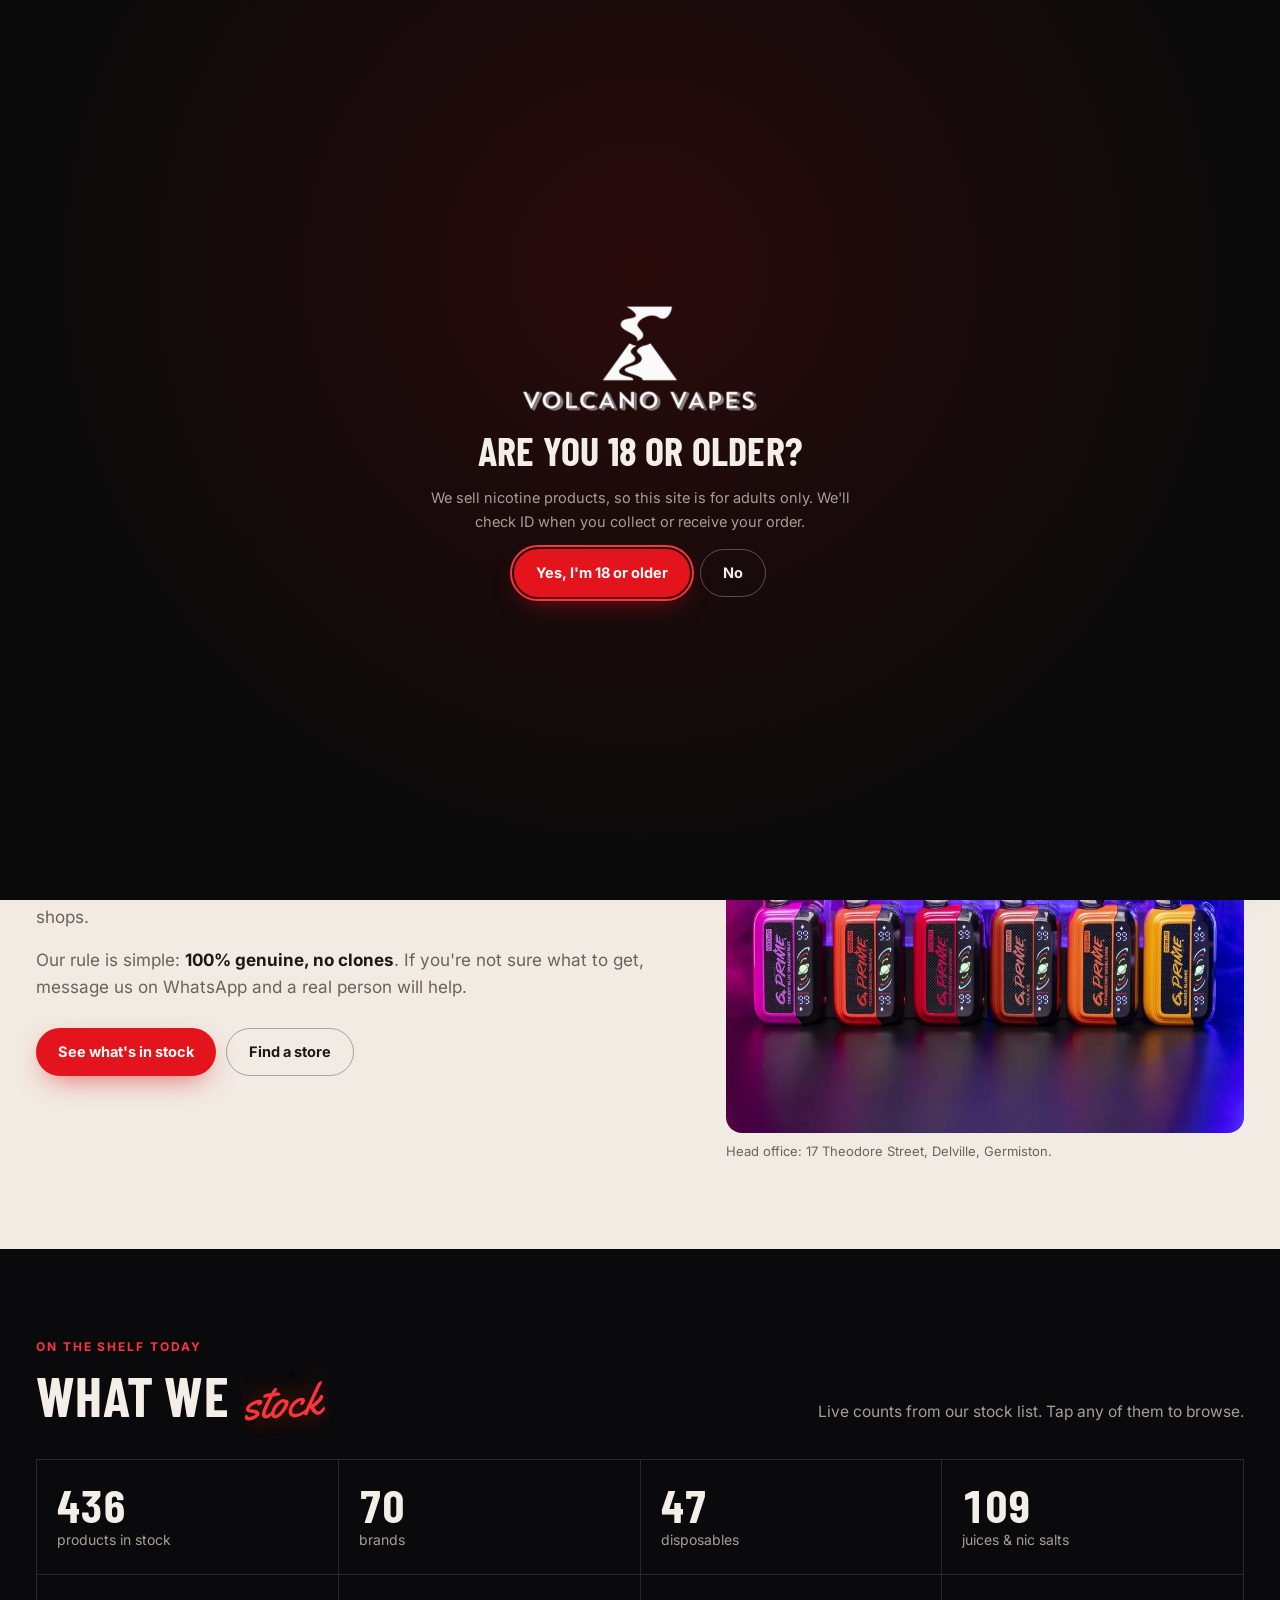
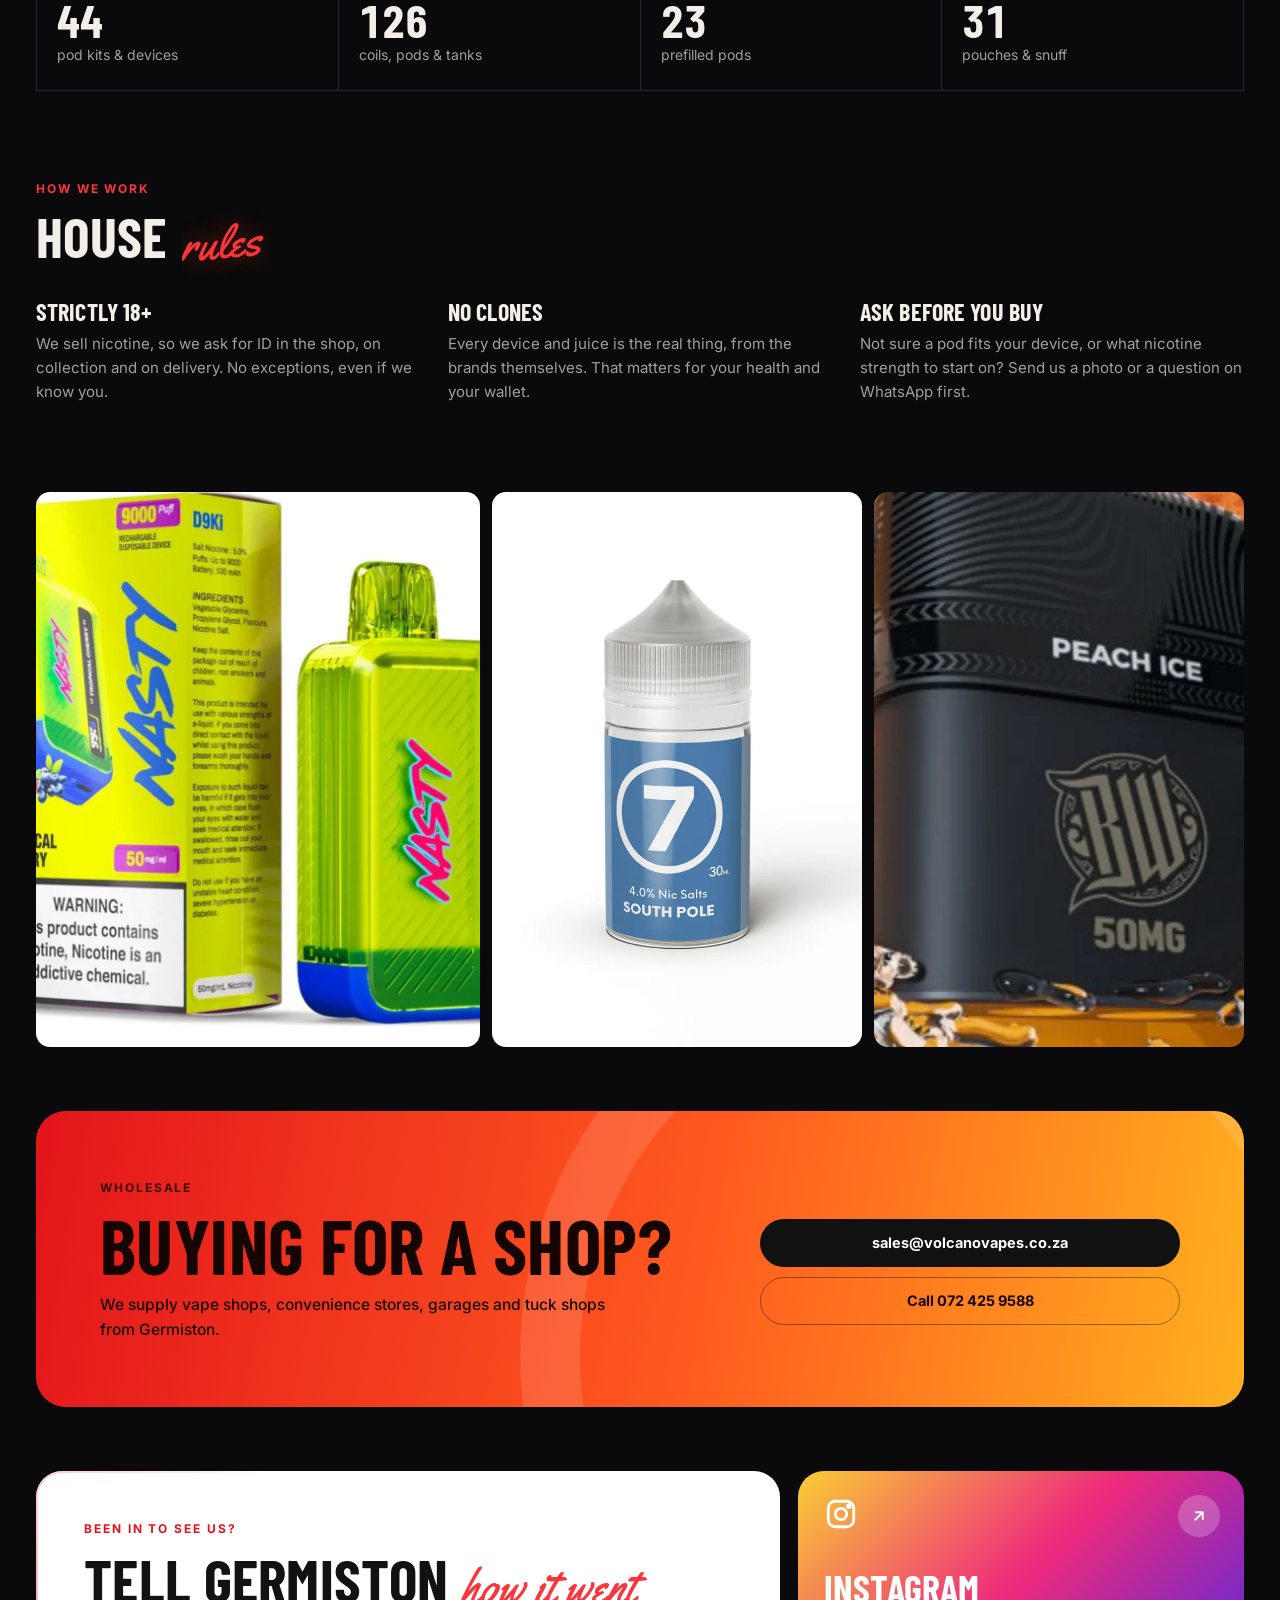
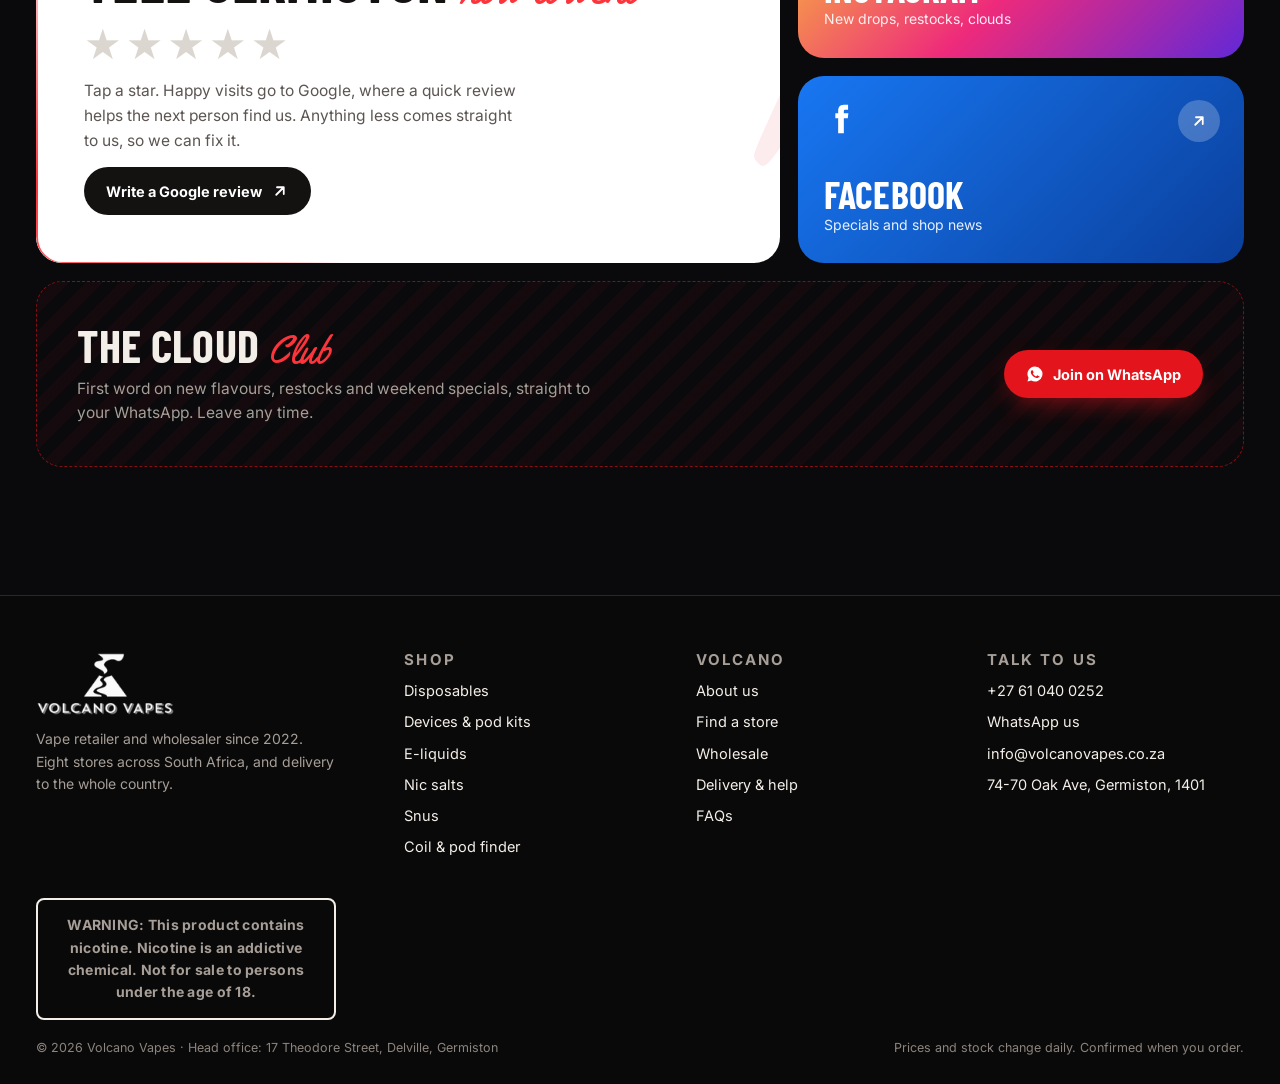
==== commit c7591299: "Load Volcano's real Shopify stock; flavour picker, online checkout, instant search, installable app " ====
--- a/about.html
+++ b/about.html
@@ -8,6 +8,8 @@
 <meta name="robots" content="noindex, nofollow">
 <meta name="theme-color" content="#0d0c0c">
 <link rel="icon" href="assets/img/icon.png">
+<link rel="manifest" href="manifest.webmanifest">
+<link rel="apple-touch-icon" href="assets/img/icon-512.png">
 <link rel="preload" href="assets/fonts/inter.woff2" as="font" type="font/woff2" crossorigin>
 <link rel="preload" href="assets/fonts/barlow-condensed-700.woff2" as="font" type="font/woff2" crossorigin>
 <link rel="stylesheet" href="assets/site.css">
@@ -99,8 +101,8 @@
     [n((p) => p.s === "Nic Salts" || p.s === "E Liquids"), "juices & nic salts", "shop.html?c=vape"],
     [n((p) => p.s === "Devices"), "pod kits & devices", "shop.html?s=Devices"],
     [n((p) => p.s === "Coils, Pods & Tanks"), "coils, pods & tanks", "shop.html?s=Coils%2C+Pods+%26+Tanks"],
-    [n((p) => p.s === "MTL"), "MTL kits & juices", "shop.html?s=MTL"],
-    [n((p) => p.c === "snus"), "pouches & snus", "shop.html?c=snus"]
+    [n((p) => p.s === "Prefilled Pods"), "prefilled pods", "shop.html?s=Prefilled+Pods"],
+    [n((p) => p.c === "snus"), "pouches & snuff", "shop.html?c=snus"]
   ].map(([v, l, h]) => `<a href="${h}"><b>${v}</b><span>${l}</span></a>`).join("");
 });
 </script>
--- a/assets/volcano.css
+++ b/assets/volcano.css
@@ -178,6 +178,47 @@
   .orbit,.orbit span img,.crater,.mountain .glow,.dot,.ticker .mq,.phone7 .route,.bottle .liq::before{animation:none!important}
 }
 
+/* product options (flavour / colour / strength) */
+.vpick{margin:18px 0 6px}
+.vpick small{display:block;font-size:11.5px;font-weight:700;letter-spacing:.1em;text-transform:uppercase;color:var(--dim);margin-bottom:10px}
+.vopts{display:flex;flex-wrap:wrap;gap:8px;max-height:280px;overflow:auto;padding:2px}
+.vopts button{padding:9px 14px;border-radius:12px;border:1.5px solid var(--line);background:var(--panel);font-size:13.5px;font-weight:600;transition:all .2s}
+.vopts button em{font-style:normal;color:var(--gold);margin-left:4px}
+.vopts button:hover{border-color:var(--orange)}
+.vopts button[aria-pressed="true"]{border-color:var(--orange);background:rgba(255,90,31,.14);box-shadow:0 0 0 3px rgba(255,90,31,.15)}
+.vpick.shake{animation:shake .4s}
+@keyframes shake{25%{translate:-6px 0}75%{translate:6px 0}}
+#buynow.off{opacity:.6}
+.pick-opts{max-height:52vh;overflow:auto}
+/* instant search */
+.hsearch{position:relative}
+.sres{position:absolute;left:0;right:0;top:calc(100% + 8px);z-index:80;min-width:320px;background:#141317;border:1px solid var(--line);border-radius:18px;padding:8px;box-shadow:0 30px 60px -10px rgba(0,0,0,.7);animation:fadeUp .25s var(--ease)}
+.mnav .sres{position:static;min-width:0;margin-top:8px;box-shadow:none}
+.sres a{display:grid;grid-template-columns:44px 1fr auto;gap:12px;align-items:center;padding:8px;border-radius:12px;font-size:13.5px}
+.sres a:hover,.sres a.on{background:rgba(255,90,31,.12)}
+.sres img,.sres a>span:first-child{width:44px;height:44px;border-radius:10px;background:#fff;object-fit:contain}
+.sres b{display:block;font-weight:600;line-height:1.3;display:-webkit-box;-webkit-line-clamp:2;-webkit-box-orient:vertical;overflow:hidden}
+.sres small{color:var(--dim);font-size:12px}
+.sres em{font-style:normal;font-family:var(--head);font-size:18px;font-weight:700;white-space:nowrap}
+.sres a.all{display:flex;justify-content:center;gap:6px;color:var(--orange);font-weight:700;border-top:1px solid var(--line);border-radius:0 0 12px 12px;margin-top:4px}
+.sres a.all svg{width:14px}
+.sres p{padding:12px;font-size:13.5px;color:var(--mute)}
+/* my store chip */
+#mystore a{display:inline-flex;align-items:center;gap:7px}
+#mystore .dot{width:7px;height:7px}
+/* order again */
+.again{display:flex;flex-wrap:wrap;align-items:center;gap:16px 26px;padding:16px 20px;border-radius:20px;background:var(--panel);border:1px solid var(--line)}
+.again h3{font-size:26px;text-transform:uppercase}
+.again-th{display:flex;flex:1}
+.again-th img{width:48px;height:48px;border-radius:12px;background:#fff;object-fit:contain;border:2px solid var(--panel);margin-left:-10px}
+.again-th img:first-child{margin-left:0}
+/* smooth page-to-page transitions (Chrome, Edge, Safari 18+) */
+@view-transition{navigation:auto}
+::view-transition-old(root){animation:vt-out .25s ease both}
+::view-transition-new(root){animation:vt-in .35s var(--ease) both}
+@keyframes vt-out{to{opacity:0;transform:translateY(-8px)}}
+@keyframes vt-in{from{opacity:0;transform:translateY(12px)}}
+@media (prefers-reduced-motion:reduce){::view-transition-old(root),::view-transition-new(root){animation:none}}
 /* the empty toast peeked above the bottom edge */
 .toast:not(.on){visibility:hidden}
 .freebar{display:grid;gap:8px;font-size:14px}
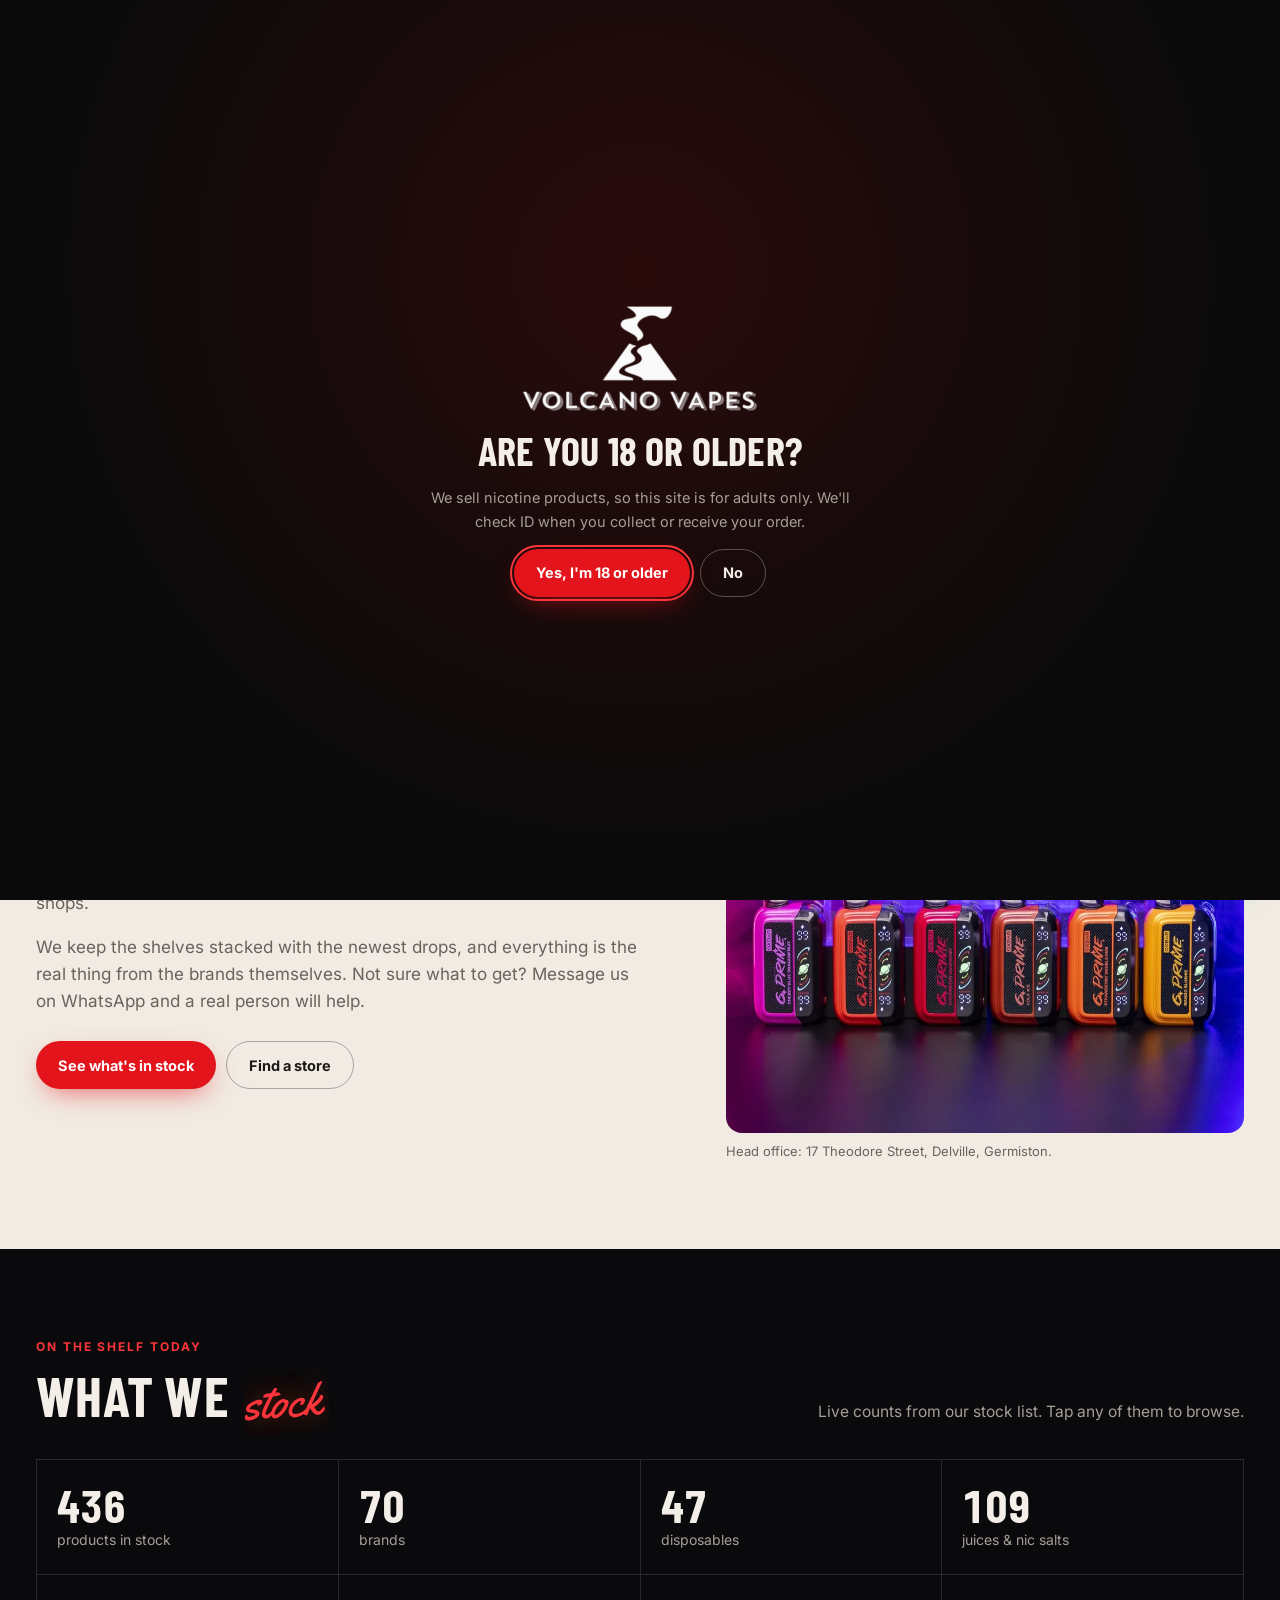
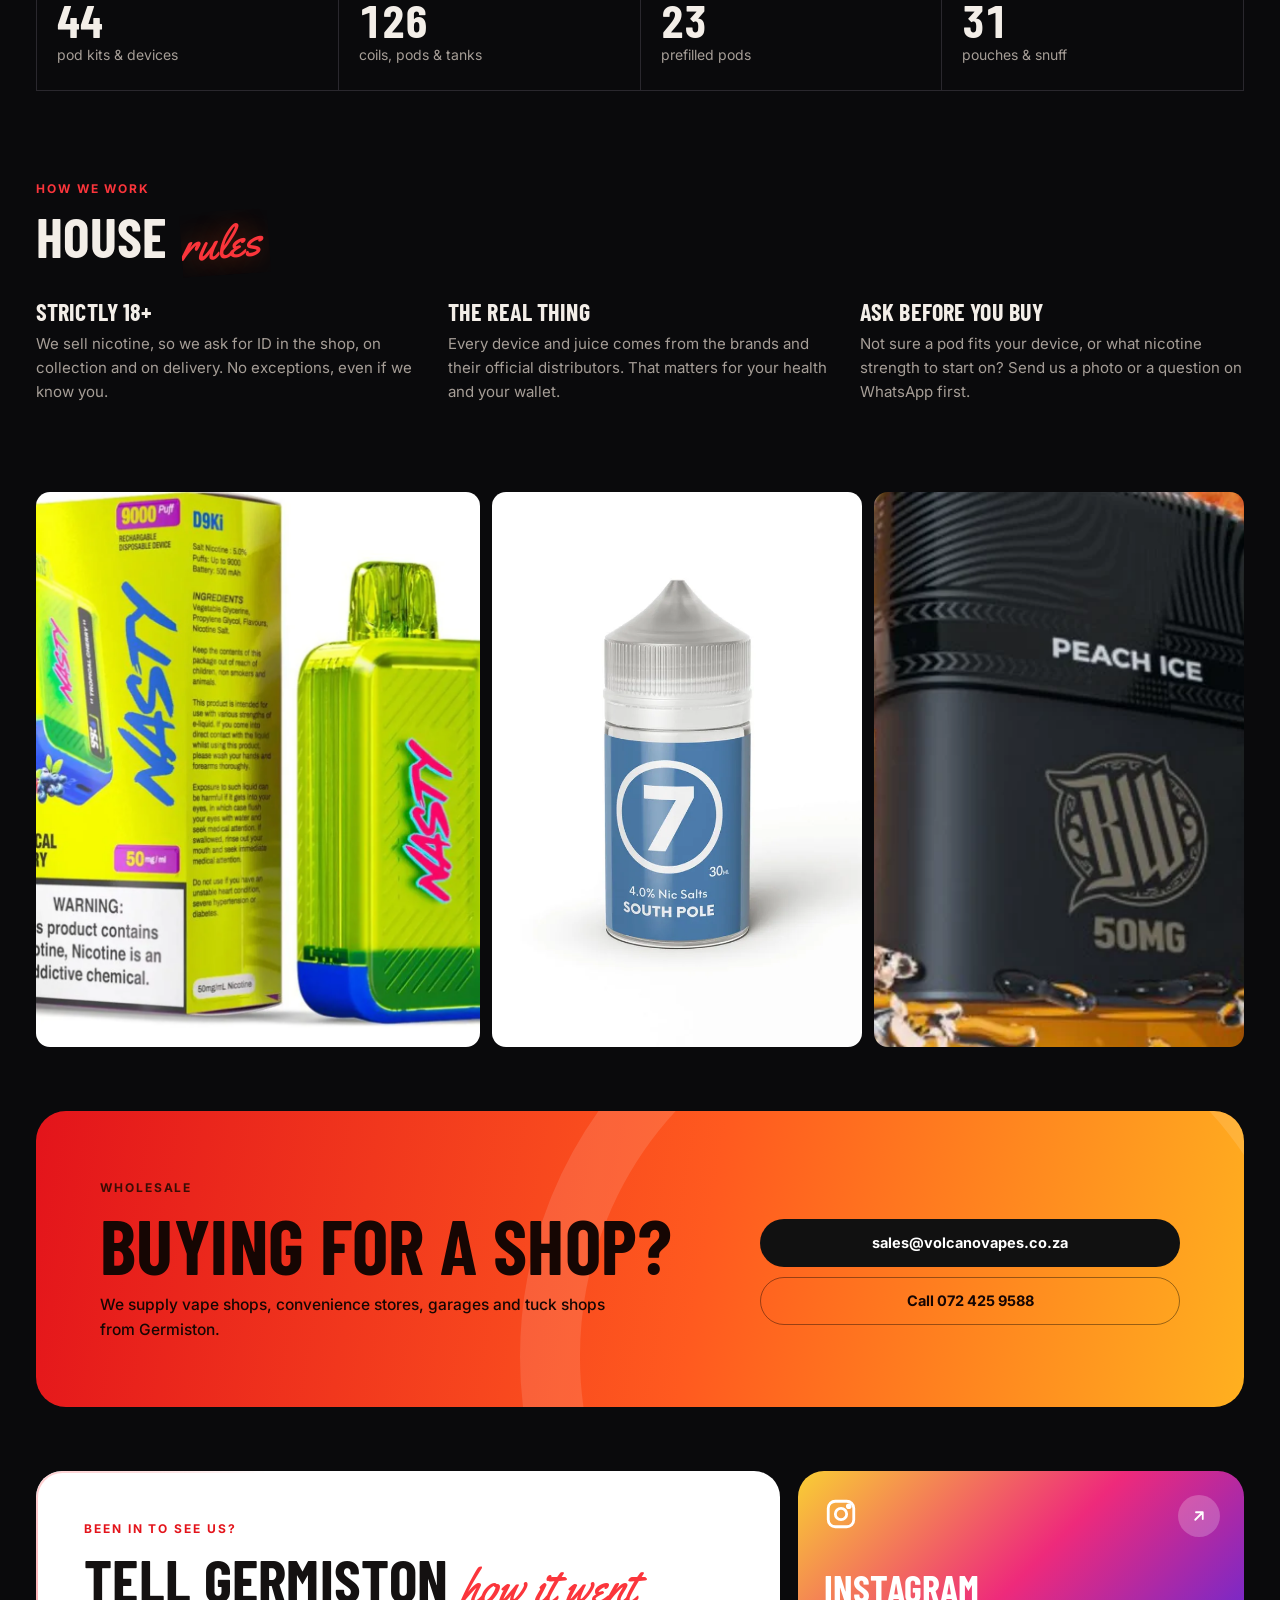
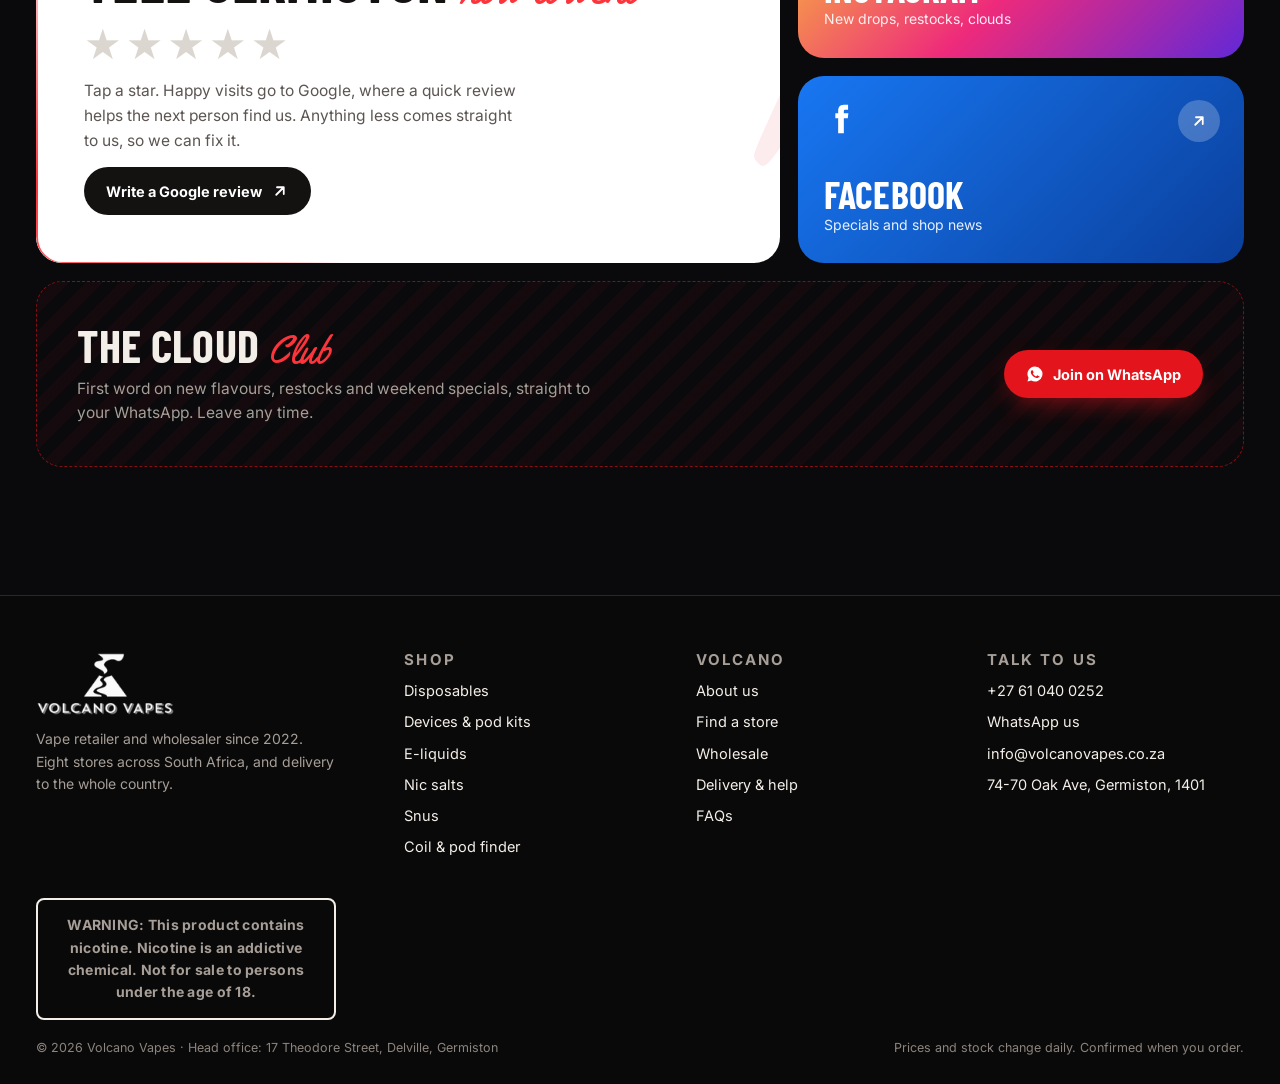
==== commit e110c7ac: "Drop the no-clones line everywhere; new tab title Co-Authored-By: Claude Opus 5.5 <noreply@anthropic" ====
--- a/about.html
+++ b/about.html
@@ -12,8 +12,8 @@
 <link rel="apple-touch-icon" href="assets/img/icon-512.png">
 <link rel="preload" href="assets/fonts/inter.woff2" as="font" type="font/woff2" crossorigin>
 <link rel="preload" href="assets/fonts/barlow-condensed-700.woff2" as="font" type="font/woff2" crossorigin>
-<link rel="stylesheet" href="assets/site.css">
-<link rel="stylesheet" href="assets/volcano.css">
+<link rel="stylesheet" href="assets/site.css?v=5">
+<link rel="stylesheet" href="assets/volcano.css?v=5">
 <style>
 .story{display:grid;grid-template-columns:1.1fr .9fr;gap:56px;align-items:center}
 .story p{font-size:17px;color:var(--paper-mute);max-width:56ch}
@@ -36,7 +36,7 @@
 </style>
 </head>
 <body data-page="about">
-<script src="assets/site.js"></script>
+<script src="assets/site.js?v=5"></script>
 <main id="main">
   <div class="wrap">
     <nav class="crumbs" aria-label="Breadcrumb"><a href="index.html">Home</a><span>/</span><span>About us</span></nav>
@@ -51,7 +51,7 @@
         <h2 style="margin:12px 0 22px">Started in <span class="script">2022</span></h2>
         <p>Volcano Vapes started in 2022. Today we run <b>eight stores</b>: two in Potchefstroom, and one each in Germiston, Pretoria, Delmas, Klerksdorp, Ballito and Gqeberha.</p>
         <p>Everything ships from our distribution centre in Germiston, which also supplies other shops: vape shops, convenience stores, garages and tuck shops.</p>
-        <p>Our rule is simple: <b>100% genuine, no clones</b>. If you're not sure what to get, message us on WhatsApp and a real person will help.</p>
+        <p>We keep the shelves stacked with the newest drops, and everything is the real thing from the brands themselves. Not sure what to get? Message us on WhatsApp and a real person will help.</p>
         <div class="cta"><a class="btn btn-red" href="shop.html">See what's in stock</a><a class="btn btn-line" href="visit.html">Find a store</a></div>
       </div>
       <figure><img src="assets/img/shopfront.webp" alt="A row of colourful disposable vapes" width="600" height="583" loading="lazy"><figcaption>Head office: 17 Theodore Street, Delville, Germiston.</figcaption></figure>
@@ -70,7 +70,7 @@
       <div class="sec-head"><div><span class="tag">How we work</span><h2>House <span class="script">rules</span></h2></div></div>
       <div class="rules">
         <div class="rv"><h3>Strictly 18+</h3><p>We sell nicotine, so we ask for ID in the shop, on collection and on delivery. No exceptions, even if we know you.</p></div>
-        <div class="rv"><h3>No clones</h3><p>Every device and juice is the real thing, from the brands themselves. That matters for your health and your wallet.</p></div>
+        <div class="rv"><h3>The real thing</h3><p>Every device and juice comes from the brands and their official distributors. That matters for your health and your wallet.</p></div>
         <div class="rv"><h3>Ask before you buy</h3><p>Not sure a pod fits your device, or what nicotine strength to start on? Send us a photo or a question on WhatsApp first.</p></div>
       </div>
     </div>
--- a/assets/volcano.css
+++ b/assets/volcano.css
@@ -33,11 +33,11 @@
 .mountain .glow{position:absolute;inset:8%;border-radius:50%;background:radial-gradient(closest-side,rgba(255,90,31,.5),transparent);filter:blur(20px);animation:breathe 5s ease-in-out infinite}
 .mountain img.logo-big{position:absolute;inset:0;margin:auto;width:68%;height:auto;top:0;bottom:0;filter:drop-shadow(0 20px 40px rgba(0,0,0,.6));animation:erupt 1.4s cubic-bezier(.2,1.3,.4,1) .2s both}
 @keyframes erupt{from{opacity:0;transform:translateY(60px) scale(.85)}}
-.orbit{position:absolute;inset:0;animation:spin 40s linear infinite}
+.orbit{position:absolute;inset:0;animation:orbitSpin 40s linear infinite}
 .orbit span{position:absolute;left:50%;top:50%;width:84px;height:84px;margin:-42px;border-radius:22px;overflow:hidden;background:#fff;box-shadow:0 18px 40px -10px rgba(0,0,0,.7),0 0 0 1px rgba(255,255,255,.1);
   transform:rotate(var(--a)) translate(var(--R,200px)) rotate(calc(var(--a) * -1))}
-.orbit span img{width:100%;height:100%;object-fit:cover;animation:spin 40s linear infinite reverse}
-@keyframes spin{to{rotate:360deg}}
+.orbit span img{width:100%;height:100%;object-fit:cover;animation:orbitSpin 40s linear infinite reverse}
+@keyframes orbitSpin{to{rotate:360deg}}
 .scrollcue{position:absolute;left:50%;bottom:22px;translate:-50% 0;width:24px;height:38px;border:2px solid rgba(255,255,255,.3);border-radius:14px}
 .scrollcue::after{content:"";position:absolute;left:50%;top:7px;width:4px;height:8px;margin-left:-2px;border-radius:2px;background:var(--orange);animation:cue 1.8s ease-in-out infinite}
 @keyframes cue{60%{translate:0 12px;opacity:0}}
@@ -219,8 +219,52 @@
 @keyframes vt-out{to{opacity:0;transform:translateY(-8px)}}
 @keyframes vt-in{from{opacity:0;transform:translateY(12px)}}
 @media (prefers-reduced-motion:reduce){::view-transition-old(root),::view-transition-new(root){animation:none}}
+/* bag lines: product shots on a lit tile, staggered in, newest one glows */
+.li{animation:liIn .45s var(--ease) both;animation-delay:calc(var(--i,0) * 60ms)}
+@keyframes liIn{from{opacity:0;transform:translateX(24px)}}
+.li .th{width:72px;height:72px;border-radius:16px;background:radial-gradient(circle at 50% 35%,#fff 0%,#f1ece8 70%,#e2d9d2 100%);box-shadow:0 10px 24px -8px rgba(0,0,0,.6),inset 0 0 0 1px rgba(0,0,0,.05);position:relative;transition:transform .3s var(--ease)}
+.li .th img{padding:6px;transition:transform .4s var(--ease)}
+.li:hover .th{transform:rotate(-3deg)}
+.li:hover .th img{transform:scale(1.08)}
+.li{grid-template-columns:72px 1fr auto}
+.li.just .th{box-shadow:0 0 0 2px var(--orange),0 0 26px rgba(255,90,31,.55)}
+.li.just .th::after{content:"✓";position:absolute;right:-6px;top:-6px;width:22px;height:22px;border-radius:50%;background:var(--orange);color:#fff;font-size:12px;font-weight:800;display:grid;place-items:center;animation:pop .5s cubic-bezier(.3,1.6,.5,1) .2s both}
+.li .optl{display:inline-block;margin:3px 0;padding:2px 8px;border-radius:6px;background:rgba(255,90,31,.12);color:var(--gold);font-size:11.5px;font-weight:700}
+.fly{box-shadow:0 0 0 3px rgba(255,90,31,.6),0 0 40px rgba(255,90,31,.6),0 20px 40px rgba(0,0,0,.5)!important}
+.ibtn.bump{position:relative}
+.ibtn.bump::after{content:"";position:absolute;inset:-4px;border-radius:50%;border:2px solid var(--orange);animation:ringOut .6s ease-out forwards}
+@keyframes ringOut{to{inset:-16px;opacity:0}}
+@keyframes pop{from{transform:scale(0)}}
+
+/* spin the volcano */
+.spinbox{position:relative;overflow:hidden;border-radius:30px;padding:clamp(24px,4.5vw,56px);display:grid;grid-template-columns:1fr 1fr;gap:40px;align-items:center;background:radial-gradient(ellipse 60% 80% at 80% 50%,rgba(255,90,31,.2),transparent 70%),linear-gradient(150deg,#1a0f0c,#0e0d10);border:1px solid #3a2015}
+.spinbox h2{font-size:clamp(46px,6vw,80px);line-height:.9;margin:12px 0 14px;text-transform:uppercase}
+.spinbox p{color:var(--mute);max-width:420px;margin-bottom:18px}
+.spin-side .sf-bar{margin-bottom:18px}
+.reel-wrap{display:grid;gap:16px;justify-items:center}
+.reel{position:relative;width:min(300px,100%);aspect-ratio:1;border-radius:28px;padding:10px;background:conic-gradient(from var(--ang,0deg),#e3141b,#ff5a1f,#ffb01f,#ff5a1f,#e3141b);box-shadow:0 30px 70px -20px rgba(255,90,31,.55);animation:spin 4s linear infinite}
+.reel.won{animation:reelWin .8s cubic-bezier(.3,1.6,.5,1),spin 4s linear infinite}
+@keyframes reelWin{40%{transform:scale(1.06) rotate(-2deg)}}
+.reel-win{height:100%;border-radius:20px;background:radial-gradient(circle at 50% 35%,#fff,#ece6e1);color:#111;display:grid;grid-template-rows:1fr auto auto;place-items:center;padding:16px;text-align:center;overflow:hidden}
+.reel-win img{width:72%;height:100%;max-height:170px;object-fit:contain}
+.reel-win b{font-size:14px;line-height:1.25;display:-webkit-box;-webkit-line-clamp:2;-webkit-box-orient:vertical;overflow:hidden}
+.reel-win small{font-size:11.5px;color:#7a706a;font-weight:700;letter-spacing:.08em;text-transform:uppercase}
+.reel-win.tick img{animation:reelTick .12s ease-out}
+@keyframes reelTick{from{transform:translateY(-30%);opacity:.3}}
+.reel-res{text-align:center;min-height:90px}
+.reel-res p{margin-bottom:12px}
+.reel-res .ctas{justify-content:center}
+.mountain{cursor:pointer}
+.mountain.boom .logo-big{animation:shakeUp .6s cubic-bezier(.3,1.6,.5,1)}
+@keyframes shakeUp{20%{transform:translate(-4px,2px) rotate(-2deg)}40%{transform:translate(4px,-6px) rotate(2deg) scale(1.05)}60%{transform:translate(-3px,0)}}
+@media (max-width:900px){.spinbox{grid-template-columns:1fr}}
 /* the empty toast peeked above the bottom edge */
 .toast:not(.on){visibility:hidden}
 .freebar{display:grid;gap:8px;font-size:14px}
 .fb-bar{height:8px;border-radius:4px;background:#2c2a30;overflow:hidden}
 .fb-bar i{display:block;height:100%;width:0;background:var(--lava);transition:width .5s var(--ease)}
+.drawer .db{overflow-x:hidden}
+/* keep room for the items on short screens: the checkout panel scrolls instead */
+.db{min-height:min(240px,34vh)}
+.df{overflow:auto;min-height:0;flex-shrink:1}
+@media (max-height:900px){.df textarea{min-height:44px}.df{gap:10px;padding-block:14px}}
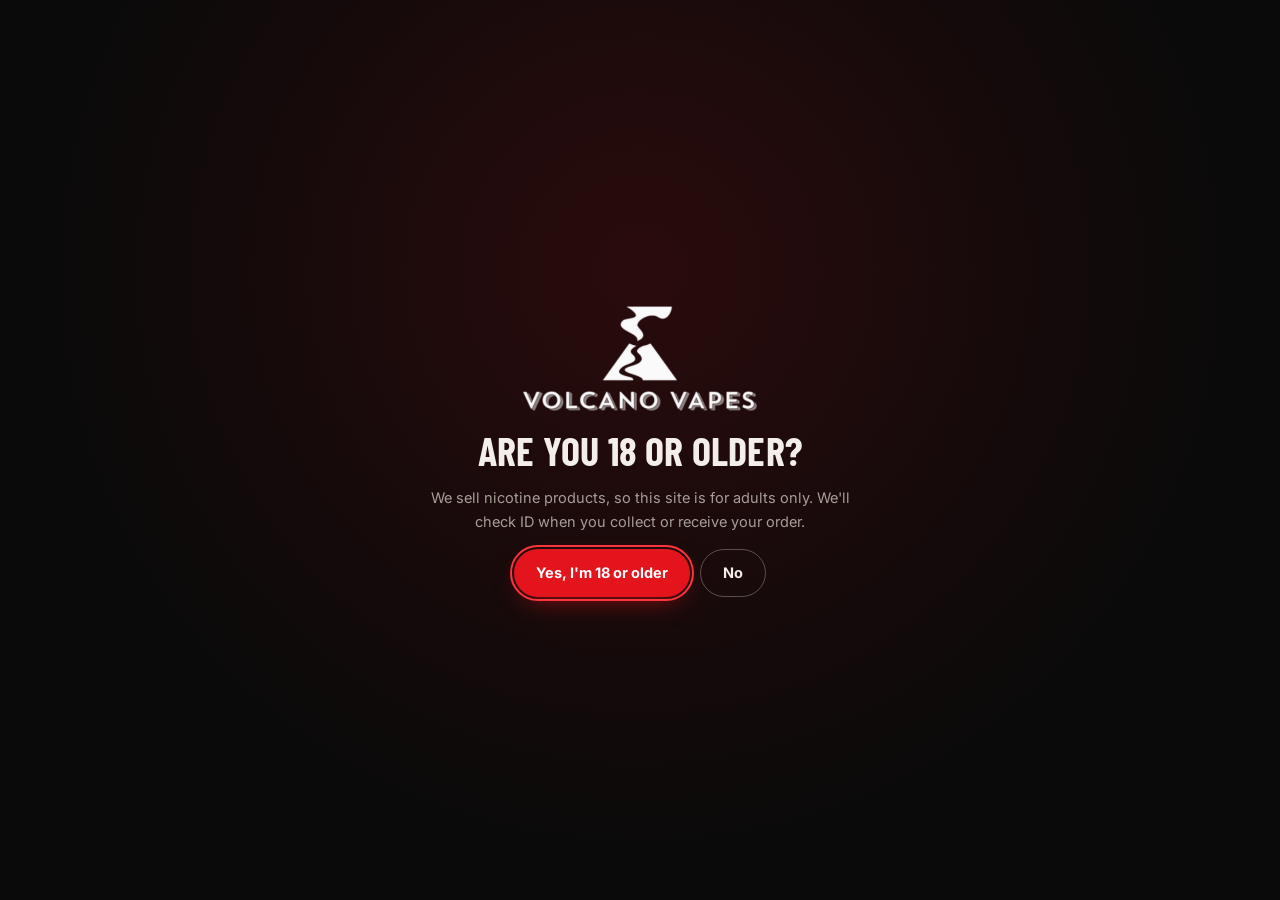
==== commit 26300b88: "Speed: sprite-based embers at 30fps, effects start after load, off-screen animations pause, no rende" ====
--- a/about.html
+++ b/about.html
@@ -5,6 +5,17 @@
 <meta name="viewport" content="width=device-width, initial-scale=1, viewport-fit=cover">
 <title>About us · Volcano Vapes</title>
 <meta name="description" content="Volcano Vapes is a South African vape retailer and wholesaler, founded in 2022, with eight stores and a distribution centre in Germiston.">
+<link rel="canonical" href="https://hassanabbas110-hash.github.io/volcano-vapes/about.html">
+<meta property="og:type" content="website">
+<meta property="og:site_name" content="Volcano Vapes">
+<meta property="og:title" content="About us · Volcano Vapes">
+<meta property="og:description" content="Volcano Vapes is a South African vape retailer and wholesaler, founded in 2022, with eight stores and a distribution centre in Germiston.">
+<meta property="og:url" content="https://hassanabbas110-hash.github.io/volcano-vapes/about.html">
+<meta property="og:image" content="https://hassanabbas110-hash.github.io/volcano-vapes/assets/img/og.jpg">
+<meta property="og:image:width" content="1200">
+<meta property="og:image:height" content="630">
+<meta name="twitter:card" content="summary_large_image">
+<meta property="og:locale" content="en_ZA">
 <meta name="robots" content="noindex, nofollow">
 <meta name="theme-color" content="#0d0c0c">
 <link rel="icon" href="assets/img/icon.png">
@@ -12,8 +23,8 @@
 <link rel="apple-touch-icon" href="assets/img/icon-512.png">
 <link rel="preload" href="assets/fonts/inter.woff2" as="font" type="font/woff2" crossorigin>
 <link rel="preload" href="assets/fonts/barlow-condensed-700.woff2" as="font" type="font/woff2" crossorigin>
-<link rel="stylesheet" href="assets/site.css?v=5">
-<link rel="stylesheet" href="assets/volcano.css?v=5">
+<link rel="stylesheet" href="assets/site.css?v=6">
+<link rel="stylesheet" href="assets/volcano.css?v=6">
 <style>
 .story{display:grid;grid-template-columns:1.1fr .9fr;gap:56px;align-items:center}
 .story p{font-size:17px;color:var(--paper-mute);max-width:56ch}
@@ -36,7 +47,7 @@
 </style>
 </head>
 <body data-page="about">
-<script src="assets/site.js?v=5"></script>
+<script src="assets/site.js?v=6"></script>
 <main id="main">
   <div class="wrap">
     <nav class="crumbs" aria-label="Breadcrumb"><a href="index.html">Home</a><span>/</span><span>About us</span></nav>
--- a/assets/volcano.css
+++ b/assets/volcano.css
@@ -12,7 +12,7 @@
 .vhero{position:relative;overflow:hidden;min-height:min(92vh,860px);display:grid;align-items:center;isolation:isolate;
   background:radial-gradient(ellipse 80% 55% at 50% 115%,rgba(255,90,31,.45),rgba(227,20,27,.18) 40%,transparent 70%),radial-gradient(ellipse 50% 40% at 85% 10%,rgba(227,20,27,.14),transparent 70%),var(--bg)}
 .vhero canvas{position:absolute;inset:0;width:100%;height:100%;z-index:-1}
-.vhero .crater{position:absolute;left:50%;bottom:-38vmax;width:90vmax;height:50vmax;translate:-50% 0;border-radius:50%;z-index:-1;
+.vhero .crater{will-change:transform,opacity;position:absolute;left:50%;bottom:-38vmax;width:90vmax;height:50vmax;translate:-50% 0;border-radius:50%;z-index:-1;
   background:radial-gradient(closest-side,rgba(255,176,31,.55),rgba(255,90,31,.35) 35%,rgba(227,20,27,.15) 60%,transparent);filter:blur(30px);animation:breathe 7s ease-in-out infinite}
 @keyframes breathe{50%{opacity:.7;scale:1.06}}
 .vhero-in{display:grid;grid-template-columns:1.15fr .85fr;gap:48px;align-items:center;padding-block:56px 110px}
@@ -21,16 +21,16 @@
 .vhero .lead{font-size:clamp(16px,1.6vw,19px);color:var(--mute);max-width:560px;margin:26px 0 30px}
 .vhero .lead b{color:var(--ink);font-weight:600}
 .livechip{display:inline-flex;align-items:center;gap:10px;padding:8px 14px 8px 10px;border-radius:999px;background:rgba(255,255,255,.05);border:1px solid var(--line);font-size:13px;font-weight:600;backdrop-filter:blur(6px)}
-.dot{width:9px;height:9px;border-radius:50%;background:var(--ok);box-shadow:0 0 0 0 rgba(47,191,113,.6);animation:ping 1.8s infinite;flex:none}
-.dot.off{background:#6b6670;animation:none}
-.dot.soon{background:var(--warn);animation-name:pingw}
-@keyframes ping{70%{box-shadow:0 0 0 9px rgba(47,191,113,0)}100%{box-shadow:0 0 0 0 rgba(47,191,113,0)}}
-@keyframes pingw{70%{box-shadow:0 0 0 9px rgba(232,163,58,0)}}
+.dot{position:relative;width:9px;height:9px;border-radius:50%;background:var(--ok);flex:none}
+.dot::after{content:"";position:absolute;inset:0;border-radius:50%;background:inherit;animation:ping 1.8s ease-out infinite}
+.dot.off{background:#6b6670}.dot.off::after{display:none}
+.dot.soon{background:var(--warn)}
+@keyframes ping{to{transform:scale(2.8);opacity:0}}
 .vfacts{display:grid;grid-template-columns:repeat(4,auto);justify-content:start;gap:12px 34px;margin-top:44px}
 .vfacts div{font-size:12px;color:var(--mute);letter-spacing:.08em;text-transform:uppercase;border-left:2px solid var(--orange);padding-left:12px}
 .vfacts b{display:block;font-family:var(--head);font-size:42px;line-height:1;color:var(--ink);letter-spacing:0}
 .mountain{position:relative;justify-self:center;width:100%;max-width:460px;aspect-ratio:1}
-.mountain .glow{position:absolute;inset:8%;border-radius:50%;background:radial-gradient(closest-side,rgba(255,90,31,.5),transparent);filter:blur(20px);animation:breathe 5s ease-in-out infinite}
+.mountain .glow{will-change:transform,opacity;position:absolute;inset:8%;border-radius:50%;background:radial-gradient(closest-side,rgba(255,90,31,.5),transparent);filter:blur(20px);animation:breathe 5s ease-in-out infinite}
 .mountain img.logo-big{position:absolute;inset:0;margin:auto;width:68%;height:auto;top:0;bottom:0;filter:drop-shadow(0 20px 40px rgba(0,0,0,.6));animation:erupt 1.4s cubic-bezier(.2,1.3,.4,1) .2s both}
 @keyframes erupt{from{opacity:0;transform:translateY(60px) scale(.85)}}
 .orbit{position:absolute;inset:0;animation:orbitSpin 40s linear infinite}
@@ -258,6 +258,10 @@
 .mountain.boom .logo-big{animation:shakeUp .6s cubic-bezier(.3,1.6,.5,1)}
 @keyframes shakeUp{20%{transform:translate(-4px,2px) rotate(-2deg)}40%{transform:translate(4px,-6px) rotate(2deg) scale(1.05)}60%{transform:translate(-3px,0)}}
 @media (max-width:900px){.spinbox{grid-template-columns:1fr}}
+/* nothing animates while it's off screen */
+.off,.off *,.off ::before,.off ::after{animation-play-state:paused!important}
+/* while the 18+ gate is up, skip rendering the page behind it */
+body.gated main,body.gated .ftr{content-visibility:hidden}
 /* the empty toast peeked above the bottom edge */
 .toast:not(.on){visibility:hidden}
 .freebar{display:grid;gap:8px;font-size:14px}
